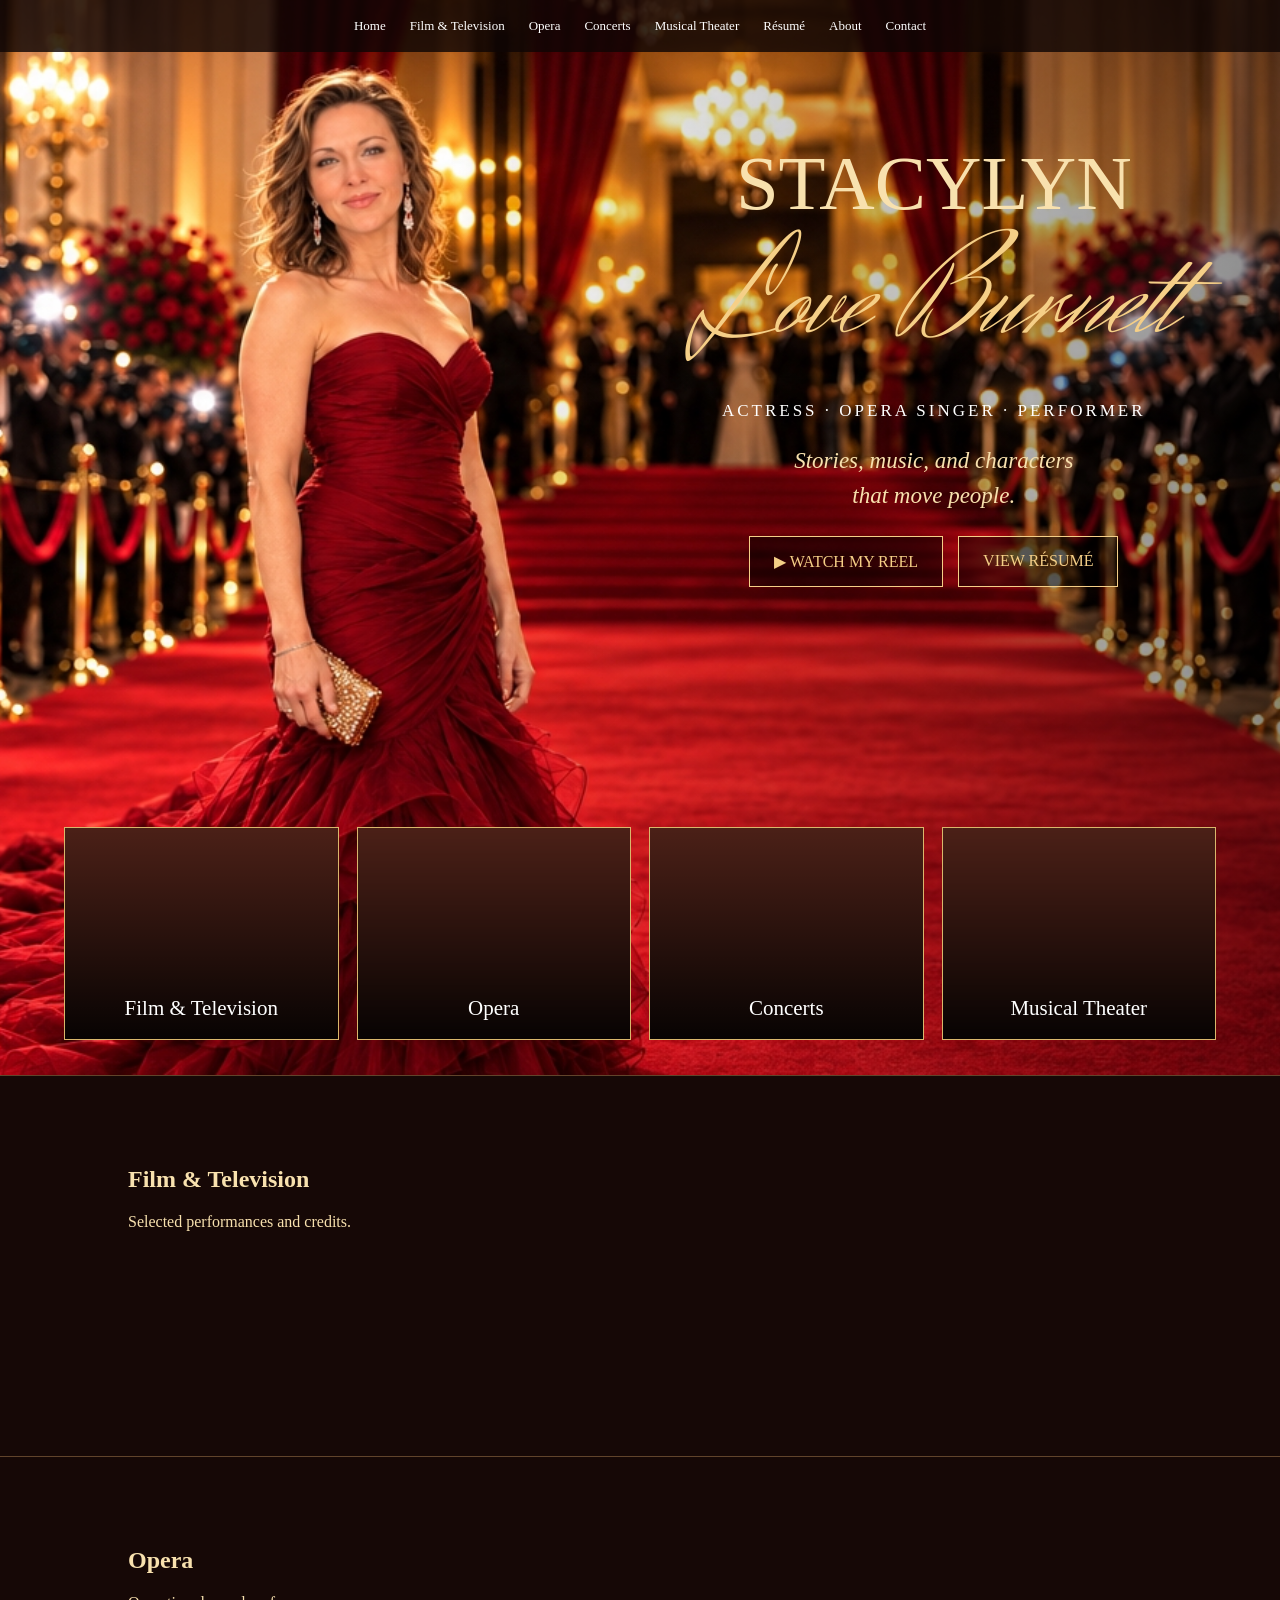
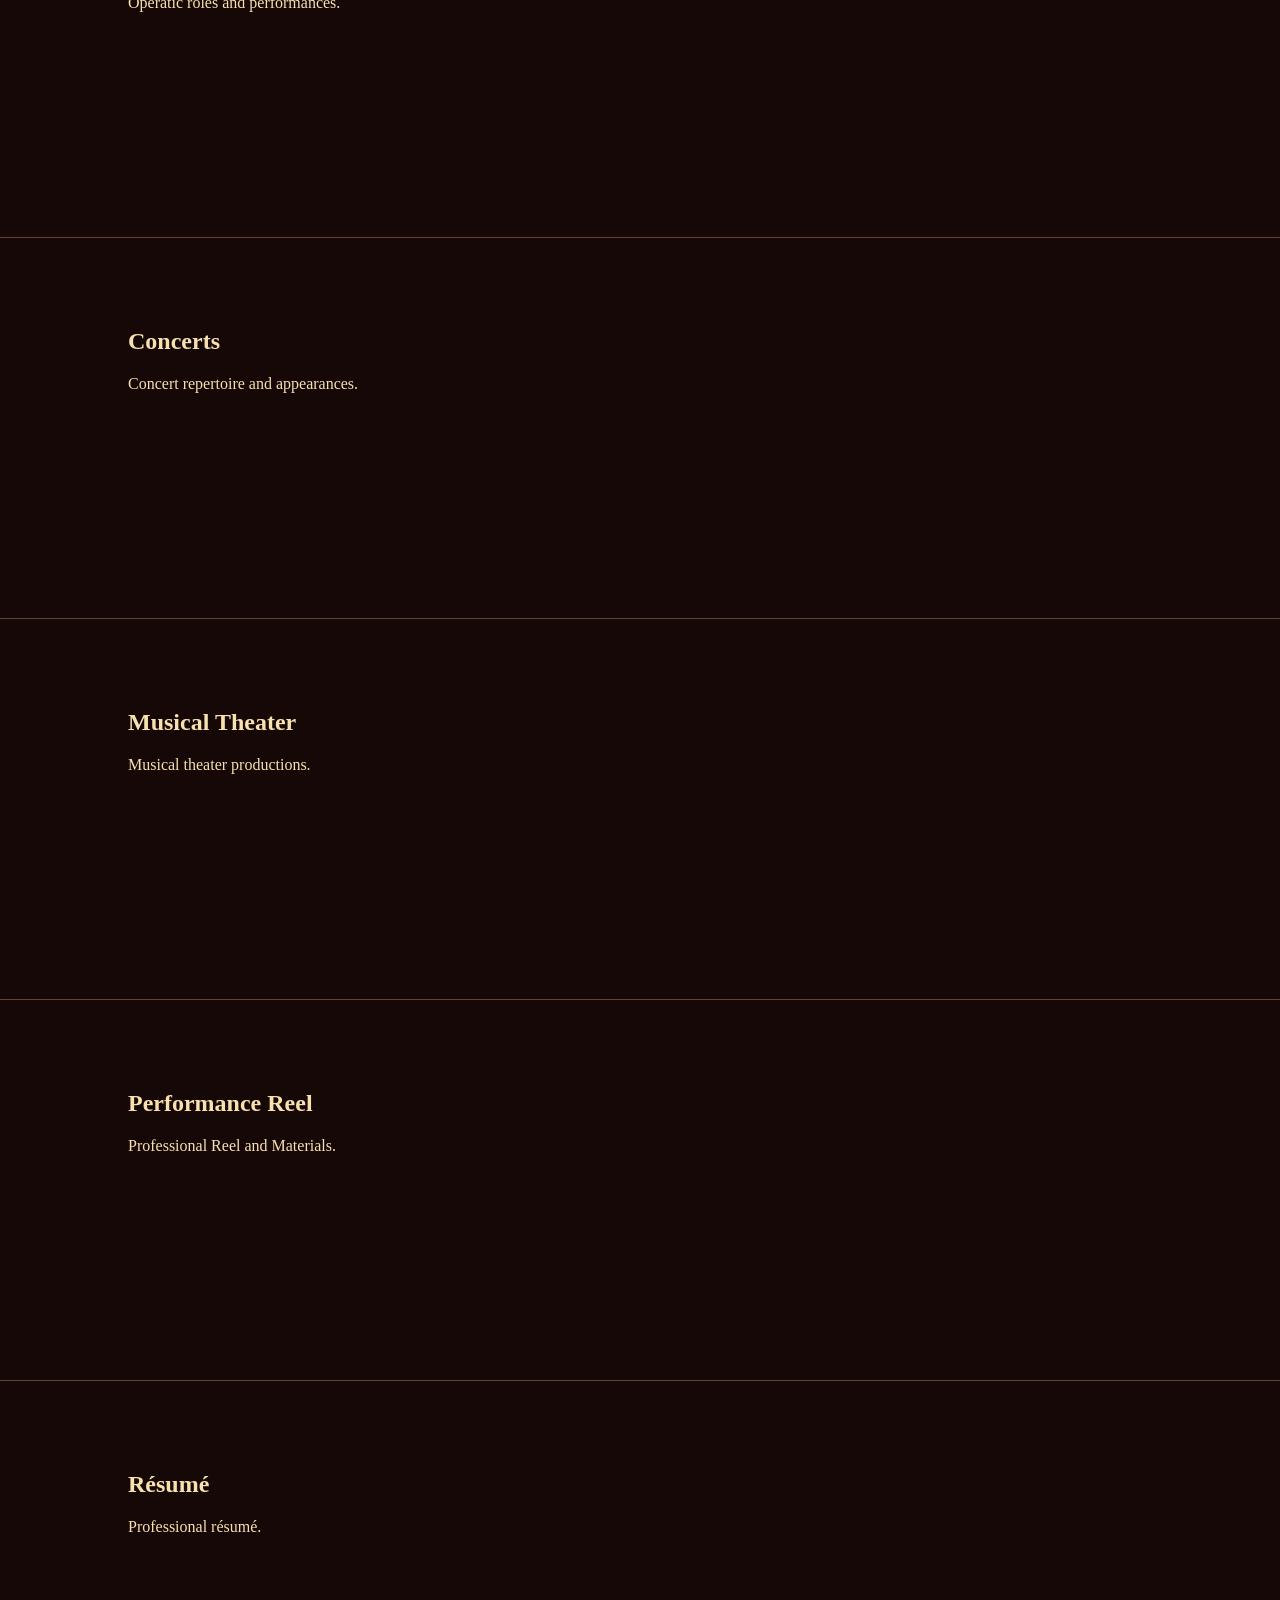
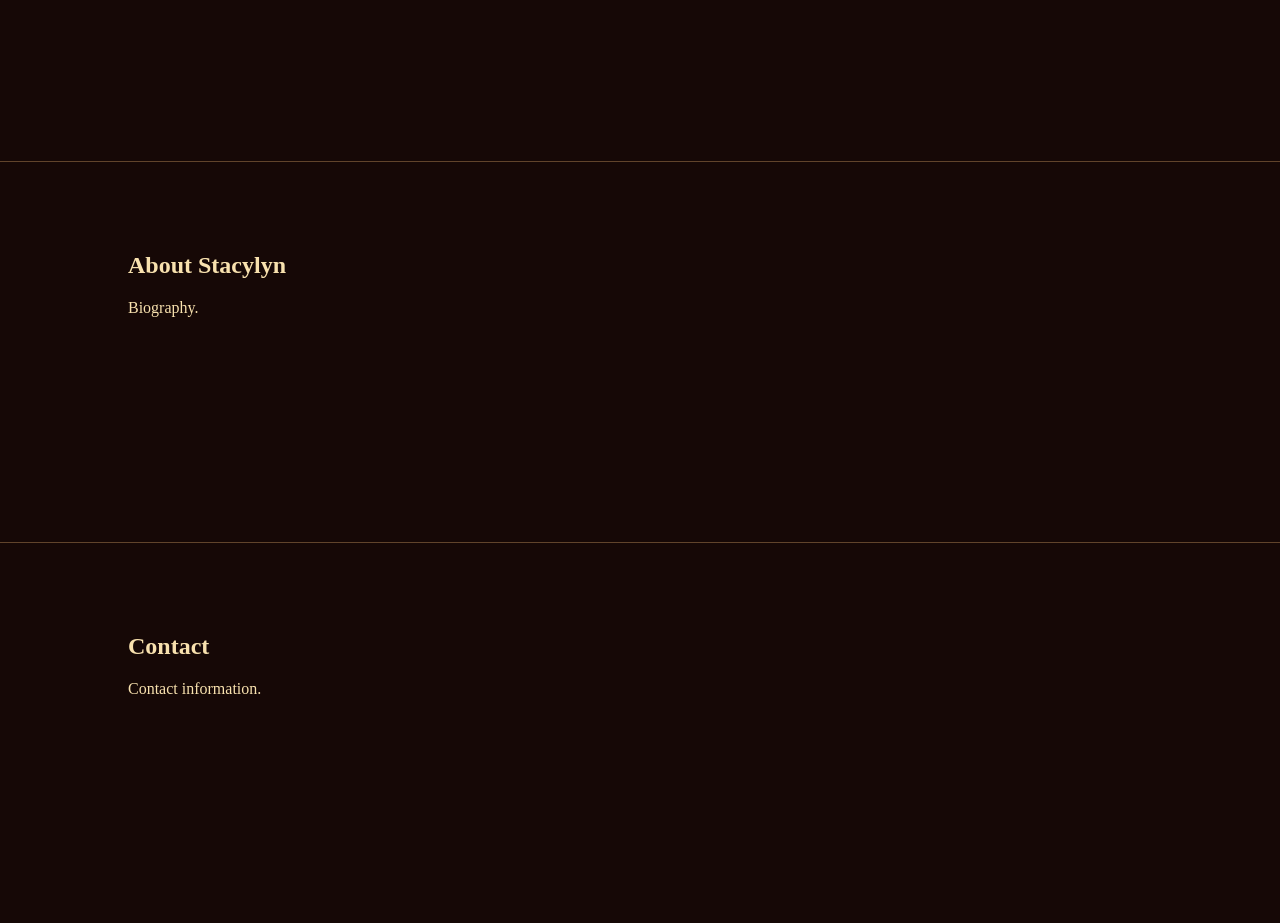
==== index.html @ 3b761e5f "1.  Initial upload Initial upload of unfinished website.  Tech Mom Class - October 31, 2026" ====
<!DOCTYPE html>
<html lang="en">
    <head>
        <meta charset="UTF-8">
        <meta name="viewport" content="width=device-width, initial-scale=1.0">

            <link rel="preconnect" href="https://fonts.googleapis.com">
            <link rel="preconnect" href="https://fonts.gstatic.com" crossorigin>
            <link href="https://fonts.googleapis.com/css2?family=Herr+Von+Muellerhoff&display=swap" rel="stylesheet">

        <link rel="stylesheet" href="style.css">
        <script src="script.js" defer></script>

        <title> Stacylyn Love Burnett | Performer</title>
    </head>

    <body>

        <header>
            <nav>
                <a href="#home">Home</a>
                <a href="#film">Film & Television</a>
                <a href="#opera">Opera</a>
                <a href="#concerts">Concerts</a>
                <a href="#theater">Musical Theater</a>
                <a href="#resume">Résumé</a>
                <a href="#about">About</a>
                <a href="#contact">Contact</a>
            </nav>
        </header>

        <main>
            <section class="hero" id="home">
                <div class="hero-content">
                        <h1>STACYLYN</h1>     
                    <div class="signature">Love Burnett</div>
                        <h2>ACTRESS · OPERA SINGER · PERFORMER</h2>

                        <p>Stories, music, and characters<br>that move people.</p>

                    <div class="buttons">
                        <a href="#reel">▶ WATCH MY REEL</a>
                        <a href="#resume">VIEW RÉSUMÉ</a>
                    </div>
                </div>

                <div class="portfolio">
                        <a class="tile film" href="#film">Film & Television</a>
                        <a class="tile opera" href="#opera">Opera</a>
                        <a class="tile concerts" href="#concerts">Concerts</a>
                        <a class="tile theater" href="#theater">Musical Theater</a>
                </div>
            </section>

            <section class="details" id="film">
                <h2>Film & Television</h2>
                <p>Selected performances and credits.</p>
            </section>

            <section class="details" id="opera">
                <h2>Opera</h2>
                <p>Operatic roles and performances.</p>
            </section>

           <section class="details" id="concerts">
                <h2>Concerts</h2>
                <p>Concert repertoire and appearances.</p>
            </section>
            
            <section class="details" id="theater">
                <h2>Musical Theater</h2>
                <p>Musical theater productions.</p>
            </section>

           <section class="details" id="reel">
                <h2>Performance Reel</h2>
                <p>Professional Reel and Materials.</p>
            </section>
            
            <section class="details" id="resume">
                <h2>Résumé</h2>
                <p>Professional résumé.</p>
            </section>
            
           <section class="details" id="about">
                <h2>About Stacylyn</h2>
                <p>Biography.</p>
            </section>
            
           <section class="details" id="contact">
                <h2>Contact</h2>
                <p>Contact information.</p>
            </section>            

        </main>

    </body>
</html>
---- style.css ----
html {scroll-behavior: smooth;}

body {
    margin: 0;
    background: #160806;
    color: #f8e1ae;
    font-family: 'playfair Display', Georgia, serif;
}

header {
    position: absolute;
    top: 0;
    width: 100%;
    z-index: 10;
}
    
nav {
    display: flex;
    justify-content: center;
    flex-wrap: wrap;
    gap: 24px;
    padding: 18px;
    background: rgba(15, 6, 4, 0.82);
}

nav a {
    color: white;
    text-decoration: none;
    font-size: 13px;
}

nav a:hover {
    color: #f5cf87;
}

.hero {
    min-height: 100vh;
    background-image:
        linear-gradient(
            90deg,
            transparent 35%,
            rgba(0,0,0,.45) 100%
            ),
            url("red-carpet.jpg");
        background-size: cover;
        background-position: center;
        background-repeat: no-repeat;
        position: relative;
        display: flex;
        flex-direction: column;
        justify-content: space-between;
        align-items: flex-end;
        padding: 140px 5% 35px;
}

.hero-content {
    width: 49%;
    text-align: center;
}

h1 {
    font-size: clamp(42px, 6vw, 90px);
    font-weight: normal;
    margin: 0;
}

.hero-content h2 {
    color: white;
    font-size: 17px;
    font-weight: normal;
    letter-spacing: 3px;
}

.hero-content p {
    font-size: 23px;
    font-style: italic;
    line-height: 1.5;
}

.signature {
    font-family: 'Herr Von Muellerhoff', cursive;
    font-size: clamp(100px, 12vw, 140px);
    font-weight: normal;
    color: #f5cf87;
    line-height: 1.2;
    margin-top: -10px;
    margin-bottom: 15px;
}

.buttons {
    display: flex;
    justify-content: center;
    flex-wrap: wrap;
    gap: 15px;
}

.buttons a {
    padding: 15px 24px;
    border: 1px solid #f5cf87;
    color: #f5cf87;
    background: rgba(0,0,0,.5);
    text-decoration: none;
}

.portfolio {
    display: grid;
    grid-template-columns: repeat(4, 1fr);
    gap: 18px;
    width: 100%;
    margin-top: 65px;
}

.tile {
    min-height: 175px;
    display: flex;
    align-items: flex-end;
    justify-content: center;
    padding: 18px 8px;
    border: 1px solid #d9b76c;
    color: white;
    font-size: 21px;
    text-decoration: none;
    text-align: center;
    background:
        linear-gradient(transparent, rgba(0,0,0,.9)), #4b2017;
}

.tile:hover {
    border-color: white;
    transform: translateY(-3px);
}

.details {
    padding: 70px 10%;
    min-height: 240px;
    border-top: 1px solid #61442b;
}

@media (max-width: 750px) {
    .hero {
        padding-top: 180px;
        background-position: 35% center;
    }

.hero-content {
    width: 100%;
    margin-top: 350px;
    background: rgba(0,0,0,.65);
    padding: 20px;
    }

.portfolio {
    grid-template-columns: repeat(2, 1fr);
    }
}
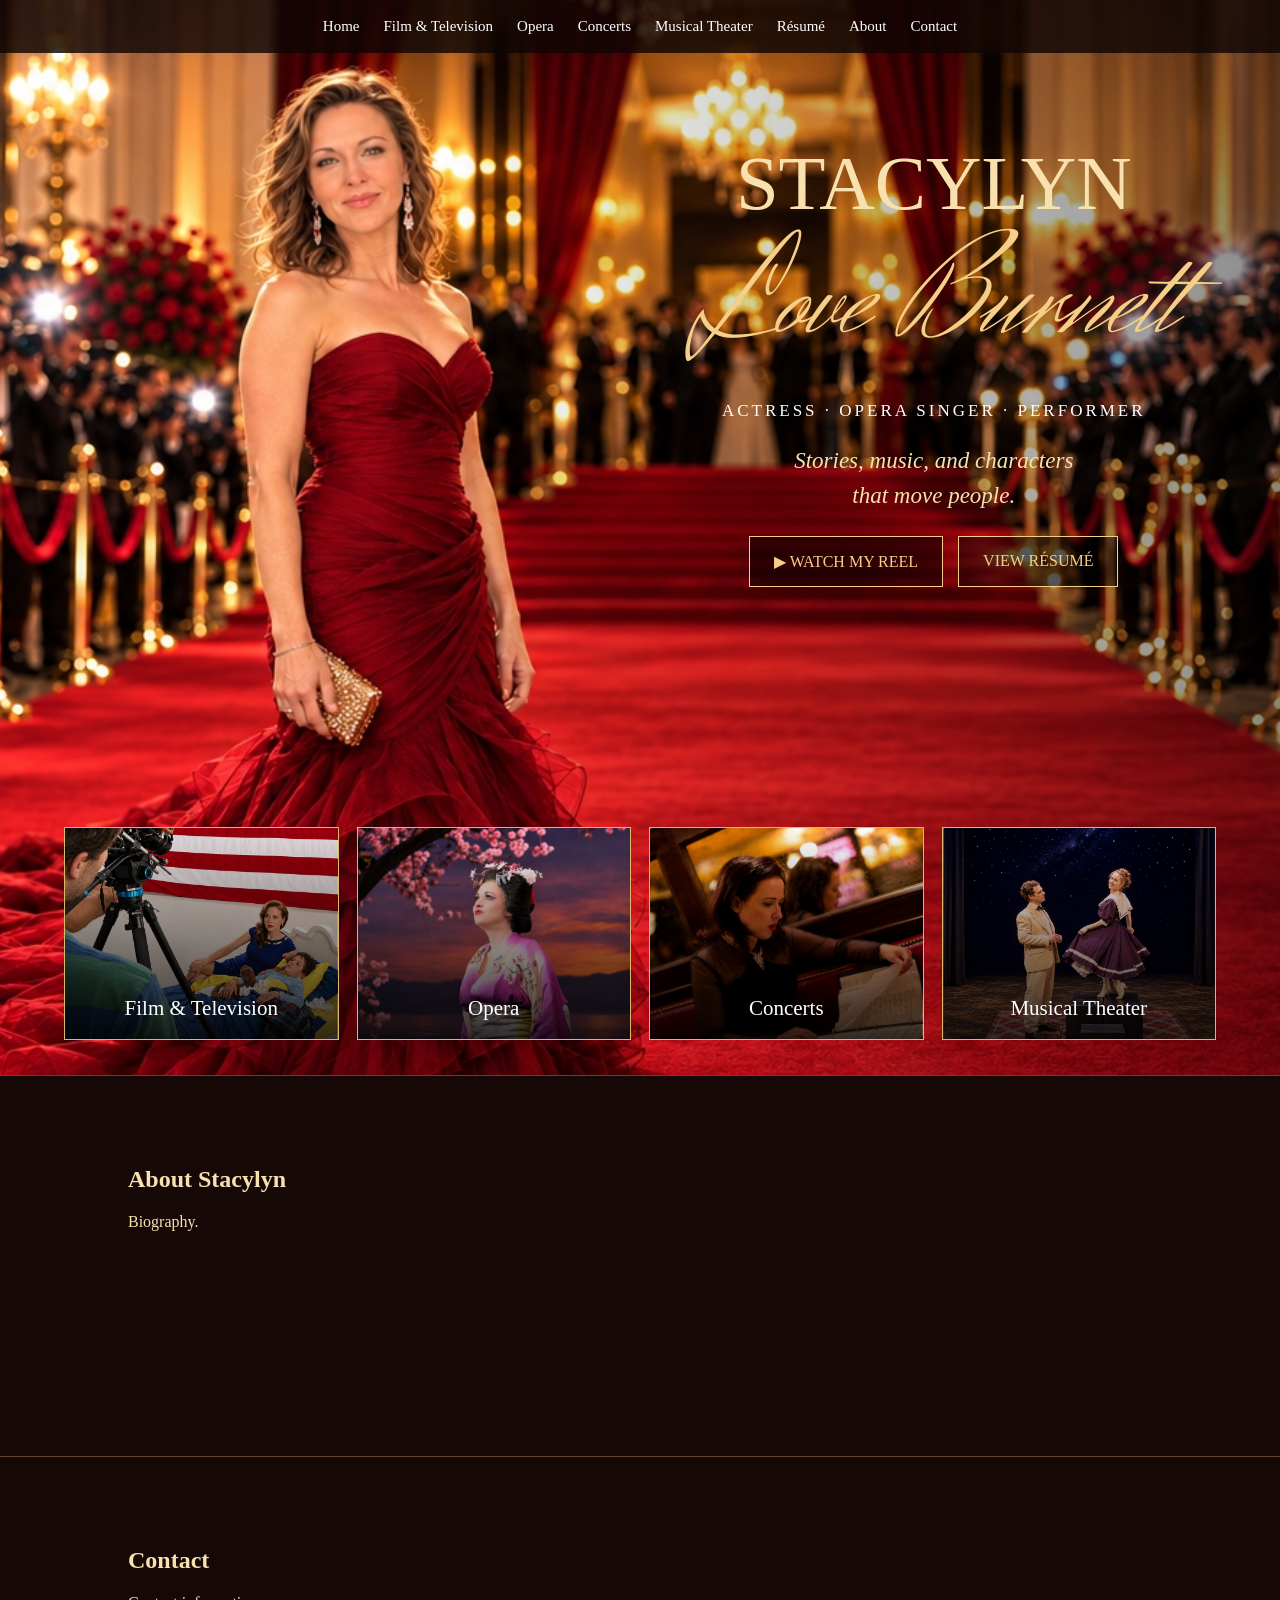
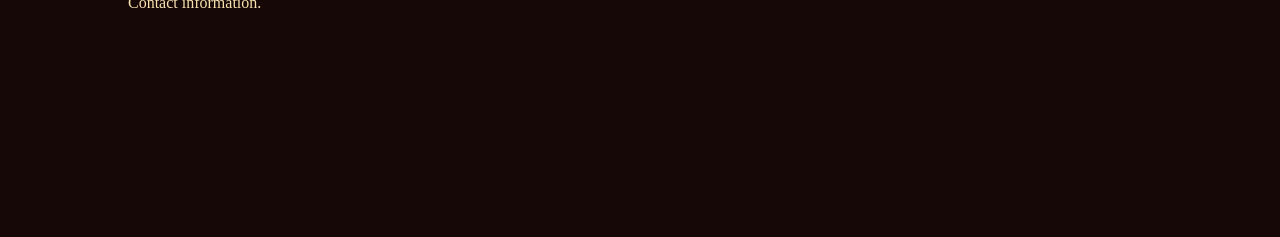
==== commit 243f5e90: "Website created as of Nov 14, 2026 First creation." ====
--- a/index.html
+++ b/index.html
@@ -16,19 +16,50 @@
 
     <body>
 
+        <!-- Hollywood Paparazzi Camera Flashes -->
+        <div class="paparazzi-flashes" aria-hidden="true">
+            <span class="camera-flash flash-1"></span>
+            <span class="camera-flash flash-2"></span>
+            <span class="camera-flash flash-3"></span>
+            <span class="camera-flash flash-4"></span>
+            <span class="camera-flash flash-5"></span>
+            <span class="camera-flash flash-6"></span>
+            <span class="camera-flash flash-7"></span>
+            <span class="camera-flash flash-8"></span>
+            <span class="camera-flash flash-9"></span>
+            <span class="camera-flash flash-10"></span>
+            <span class="camera-flash flash-11"></span>
+        <!-- Second paparazzi sequence -->
+            <span class="camera-flash flash-1 repeat-flash"></span>
+            <span class="camera-flash flash-2 repeat-flash"></span>
+            <span class="camera-flash flash-3 repeat-flash"></span>
+            <span class="camera-flash flash-4 repeat-flash"></span>
+            <span class="camera-flash flash-5 repeat-flash"></span>
+            <span class="camera-flash flash-6 repeat-flash"></span>
+            <span class="camera-flash flash-7 repeat-flash"></span>
+            <span class="camera-flash flash-8 repeat-flash"></span>
+            <span class="camera-flash flash-9 repeat-flash"></span>
+            <span class="camera-flash flash-10 repeat-flash"></span>
+            <span class="camera-flash flash-11 repeat-flash"></span>
+        </div>
+
         <header>
             <nav>
-                <a href="#home">Home</a>
-                <a href="#film">Film & Television</a>
-                <a href="#opera">Opera</a>
-                <a href="#concerts">Concerts</a>
-                <a href="#theater">Musical Theater</a>
-                <a href="#resume">Résumé</a>
+                <a href="index.html">Home</a>
+                <a href="film.html">Film & Television</a>
+                <a href="opera.html">Opera</a>
+                <a href="concerts.html">Concerts</a>
+                <a href="theater.html">Musical Theater</a>
+                <a href="resume.html">Résumé</a>
                 <a href="#about">About</a>
                 <a href="#contact">Contact</a>
             </nav>
         </header>
 
+<!-- Javascript code TEMPORARY -->
+        <!-- <div id="greeting"></div> -->
+
+<!-- Back to Wedsite Mainpaige - STACYLYN LOVE BURNETT -->
         <main>
             <section class="hero" id="home">
                 <div class="hero-content">
@@ -39,47 +70,17 @@
                         <p>Stories, music, and characters<br>that move people.</p>
 
                     <div class="buttons">
-                        <a href="#reel">▶ WATCH MY REEL</a>
-                        <a href="#resume">VIEW RÉSUMÉ</a>
+                        <a href="film.html">▶ WATCH MY REEL</a>
+                        <a href="resume.html">VIEW RÉSUMÉ</a>
                     </div>
                 </div>
 
                 <div class="portfolio">
-                        <a class="tile film" href="#film">Film & Television</a>
-                        <a class="tile opera" href="#opera">Opera</a>
-                        <a class="tile concerts" href="#concerts">Concerts</a>
-                        <a class="tile theater" href="#theater">Musical Theater</a>
+                        <a class="tile film" href="film.html">Film & Television</a>
+                        <a class="tile opera" href="opera.html">Opera</a>
+                        <a class="tile concerts" href="concerts.html">Concerts</a>
+                        <a class="tile theater" href="theater.html">Musical Theater</a>
                 </div>
-            </section>
-
-            <section class="details" id="film">
-                <h2>Film & Television</h2>
-                <p>Selected performances and credits.</p>
-            </section>
-
-            <section class="details" id="opera">
-                <h2>Opera</h2>
-                <p>Operatic roles and performances.</p>
-            </section>
-
-           <section class="details" id="concerts">
-                <h2>Concerts</h2>
-                <p>Concert repertoire and appearances.</p>
-            </section>
-            
-            <section class="details" id="theater">
-                <h2>Musical Theater</h2>
-                <p>Musical theater productions.</p>
-            </section>
-
-           <section class="details" id="reel">
-                <h2>Performance Reel</h2>
-                <p>Professional Reel and Materials.</p>
-            </section>
-            
-            <section class="details" id="resume">
-                <h2>Résumé</h2>
-                <p>Professional résumé.</p>
             </section>
             
            <section class="details" id="about">
@@ -95,4 +96,8 @@
         </main>
 
     </body>
+
+    <!-- JS Script function-->
+    <!-- <script src="index.js"></script> -->
+
 </html>
--- a/style.css
+++ b/style.css
@@ -1,3 +1,8 @@
+/* ===========================================
+GENERAL WEBSITE STYLYING
+Used for all pages
+=============================================*/
+
 html {scroll-behavior: smooth;}
 
 body {
@@ -26,12 +31,18 @@
 nav a {
     color: white;
     text-decoration: none;
-    font-size: 13px;
+    font-size: 15px;
 }
 
 nav a:hover {
     color: #f5cf87;
 }
+
+
+/* ===========================================
+Primarily the MAIN PAGE - HOMEPAGE
+Red carpet, signature, buttons, photo tiles 
+=============================================*/
 
 .hero {
     min-height: 100vh;
@@ -152,4 +163,854 @@
 .portfolio {
     grid-template-columns: repeat(2, 1fr);
     }
-}+}
+
+.tile.film {
+    background-image: 
+        linear-gradient(
+                to top, 
+                rgba(0,0,0,0.8),
+                transparent),
+        url("Film.jpg");
+
+    background-size: cover;
+    background-position: center;
+    background-repeat: no-repeat;
+}
+
+.tile.opera {
+    background-image: 
+        linear-gradient(
+                to top, 
+                rgba(0,0,0,0.8),
+                transparent),
+        url("Opera.jpg");
+
+    background-size: cover;
+    background-position: center;
+    background-repeat: no-repeat;
+}
+
+.tile.concerts {
+    background-image: 
+        linear-gradient(
+                to top, 
+                rgba(0,0,0,0.8),
+                transparent),
+        url("Concerts.jpg");
+
+    background-size: cover;
+    background-position: center;
+    background-repeat: no-repeat;
+}
+
+
+.tile.theater {
+    background-image: 
+        linear-gradient(
+                to top, 
+                rgba(0,0,0,0.8),
+                transparent),
+        url("Stage.jpg");
+
+    background-size: cover;
+    background-position: center;
+    background-repeat: no-repeat;
+}
+
+/* Hollywood Paparazzi Camera Flashes */
+.paparazzi-flashes {
+    position: fixed;
+    inset: 0;
+    pointer-events: none;
+    z-index: 9999;
+    overflow: hidden;
+    animation: paparazzi-finish 0s 10s forwards;
+}
+
+/* Individual camera flashes */
+.camera-flash {
+    position: absolute;
+    width: 450px;
+    height: 450px;
+    border-radius: 50%;
+    opacity: 0;
+
+    background: radial-gradient(
+        circle,
+        rgba(255, 255, 255, 0.9) 0%,
+        rgba(255, 255, 255, 0.35) 20%,
+        rgba(255, 255, 255, 0) 70%
+    );
+
+    animation:  camera-pop 0.45s ease-out both;
+}
+
+/* Flash positions and timing */
+.flash-1 {
+    top: 15%;
+    right: 20%;
+    animation-delay: 0.3s;
+}
+.flash-2 {
+    bottom: 20%;
+    right: 10%;
+    animation-delay: 0.7s;
+}
+.flash-3 {
+    bottom: 40%;
+    right: -5%;
+    animation-delay: 0.8s;
+}
+.flash-4 {
+    top: 5%;
+    right: 50%;
+    animation-delay: 1s;
+}
+.flash-5 {
+    top: 15%;
+    left: -20%;
+    animation-delay: 1.3s;
+}
+.flash-6 {
+    top: 20%;
+    left: 10%;
+    animation-delay: 1.4s;
+}
+.flash-7 {
+    top: 60%;
+    right: 0%;
+    animation-delay: 1.7s;
+}
+.flash-8 {
+    bottom: 60%;
+    right: 50%;
+    animation-delay: 2.1s;
+}
+.flash-9 {
+    top: 10%;
+    left: 0%;
+    animation-delay: 2.3s;
+}
+.flash-10 {
+    bottom: 10%;
+    left: 0%;
+    animation-delay: 2.5s;
+}
+.flash-11 {
+    top: 0%;
+    left: -20%;
+    animation-delay: 2.6s;
+}
+
+/* Quick camera flash */
+@keyframes camera-pop {
+    0% {opacity: 0;
+        transform: scale(0.5);
+    }
+    10% {opacity: 1;
+        transform: scale(1);
+    }
+    30% {opacity: 0.7;
+    }
+    100% {opacity: 0;
+        transform: scale(1.4);
+    }
+}
+
+/* Hide the flash overlay after the animation */
+@keyframes paparazzi-finish {
+    to {
+        visibility: hidden;
+    }
+}
+
+/* Respect reduced-motion preferences */
+@media (prefers-reduced-motion: reduce) {
+    .paparazzi-flashes {
+        display: none;
+    }
+}
+
+/* Repeat the same flashes 6 seconds later */
+.repeat-flash.flash-1 { animation-delay: 6.3s; }
+.repeat-flash.flash-2 { animation-delay: 6.7s; }
+.repeat-flash.flash-3 { animation-delay: 6.8s; }
+.repeat-flash.flash-4 { animation-delay: 7s; }
+.repeat-flash.flash-5 { animation-delay: 7.3s; }
+.repeat-flash.flash-6 { animation-delay: 7.4s; }
+.repeat-flash.flash-7 { animation-delay: 7.7s; }
+.repeat-flash.flash-8 { animation-delay: 8.1s; }
+.repeat-flash.flash-9 { animation-delay: 8.3s; }
+.repeat-flash.flash-10 { animation-delay: 8.5s; }
+.repeat-flash.flash-11 { animation-delay: 8.6s; }
+
+
+/* ===========================================
+This is for the FILM & TELEVISION page
+Movie posters, Photos, Descriptions, and links
+=============================================*/
+
+.film-page {
+    background: #1a0909;
+    background-image: url(Photo/mp_film-theater-background.png);
+    background-position: center top;
+    background-size: 100% auto;
+    background-repeat: no-repeat;
+    color: #f5d9a0;
+}
+
+.film-main {
+    padding: 70px 7% 70px;
+}
+
+.film-intro {
+    text-align: center;
+    padding: 40px 10px;
+    border-bottom: 1px solid #b99355;
+}
+
+/* Styling only the main Film heading */
+.film-intro h1 {
+    font-size: clamp(36px, 5vw, 72px);
+    font-weight: 570;
+    letter-spacing: 4px;
+}
+
+/* Styling my name */
+.film-intro h2 {
+    font-size: 50px;
+    font-weight: 700;
+    color: white;
+}
+
+/* Styling my introductory sentence */
+.film-intro p {
+    font-size: 19px;
+    font-style: italic;
+}
+
+/* Styling my featured productions area */
+.film-projects {
+    padding: 50px 0;
+    text-align: center;
+}
+
+
+/* -------------------------------------
+POSTER GALLERIES (Film & Television) 
+---------------------------------------*/
+
+/* Style the Film and TV section headings */
+.film-projects h2,
+.tv-projects h2 {
+    font-size: 40px;
+    font-weight: normal;
+    color: #f5d9a0;
+    text-align: center;
+}
+
+/* Add spacing between sections / Styling the TV Production section */
+.tv-projects {
+    padding: 100px 0 50px;
+}
+
+/* Arrange posters into responsive columns */
+.film-gallery {
+    display: grid;
+    grid-template-columns: repeat(auto-fit, minmax(180px, 1fr));
+    gap: 30px;
+    margin-top: 40px;
+}
+
+/* Control the size and proportions of each poster */
+.film-card img {
+    width: 100%;
+    height: 300px;
+    object-fit: contain;
+}
+
+/* Style the titles beneath each poster */
+.film-card h3 {
+    font-size: 18px;
+    font-weight: normal;
+    color: #f5d9a0;
+    text-align: center;
+}
+
+/* Makes style clickable without the underline */
+.film-card a {
+    color: inherit;
+    text-decoration: none;
+}
+
+/* ===========================================
+   Each Individual FILM PRODUCTION Pages
+   Photos, Behind the Scenes, and Film Links
+=========================================== */
+
+/* Background and Text COLORS */
+.production-page {
+    background-color: #1a0909;
+    background-image: url(Photo/mp_film-theater-background.png);
+    background-position: center top;
+    background-size: 100% auto;
+    background-repeat: no-repeat;
+    color:#f5d9a0;
+}
+
+/* Individual "Film Mainpage" SPACING */
+.production-main {
+    padding: 70px 7%;
+}
+
+/* Film title and year */
+.production-intro {
+    text-align: center;
+    padding: 40px 10px;
+    border-bottom: 1px solid #b99355;
+}
+
+.production-intro h1 {
+    font-size: clamp(36px, 5vw, 72px);
+    font-weight: 570;
+    letter-spacing: 4px;
+}
+
+.production-intro p {
+    font-size: 19px;
+    font-style: italic;
+}
+
+/* Arrange photos & blog into two columns */
+.production-content {
+    display: grid;
+    grid-template-columns: 1fr 1fr;
+    gap: 50px;
+    margin-top: 60px;
+}
+
+/* Style the column headings */
+.production-photos h2,
+.production-blog h2 {
+    font-size: 30px;
+    font-weight: normal;
+    text-align: center;
+    margin-bottom: 30px;
+}
+
+.production-blog h3 {
+    font-size: 30px;
+    font-weight: 570;
+    text-align: center;
+    margin-bottom: 30px;
+}
+
+.production-blog h4 {
+    font-size: 23px;
+    font-weight: bold;
+    color: white;
+    margin-top: 30px;
+    margin-bottom: 15px;
+}
+.production-blog h5 {
+    font-size: 18px;
+    font-weight: normal;
+    color: rgb(238, 228, 213);
+    text-align: center;
+    margin-top: 10px;
+    margin-bottom: 25px;
+}
+
+/* Arrange photographs into a grid */
+.photo-gallery {
+    display: grid;
+    grid-template-columns: repeat(2, minmax(0, 1fr));
+    gap: 15px;
+}
+
+/* Style each photograph */
+.photo-gallery img {
+    display: block;
+    width: 100%;
+    height: 300px;
+    object-fit: cover;
+    object-position: center top;
+    border: 1px solid #b99355;
+    border-radius: 5px;
+    cursor: pointer;
+    box-sizing: border-box;
+}
+
+/* Behind the Scenes blog title style */
+.production-blog h3 {
+    font-size: 23px;
+    color: white;
+    margin-bottom: 20px;
+}
+
+/* Blog paragraph style */
+.production-blog p {
+    font-size: 18px;
+    line-height: 1.8;
+    margin-bottom: 20px;
+}
+
+/* Watch Film section */
+.production-video {
+    text-align: center;
+    margin-top: 90px;
+    padding-top: 40px;
+    border-top: 1px solid #b99355;
+}
+
+.production-video h2 {
+    font-size: 32px;
+    margin-bottom: 25px;
+}
+
+/* Watch Clip Film Button  */
+.watch-button {
+    display: inline-block;
+    padding: 15px 30px;
+    margin-top: 15px;
+    border: 1px solid #b99355;
+    color: #f5d9a0;
+    background-color: #301515;
+    text-decoration: none;
+    font-size: 20px;
+    border-radius: 5px;
+}
+
+/* Button changes when hovered over */
+.watch-button:hover {
+    background-color: #b99355;
+    color: #1a0909;
+}
+
+/* Back to Film & Television link */
+.production-back {
+    text-align: center;
+    margin-top: 60px;
+}
+
+.production-back a {
+    color: #f5d9a0;
+    text-decoration: none;
+}
+
+/* Stack the columns on smaller screens */
+@media (max-width: 768px) {
+    .production-content {
+        grid-template-columns: 1fr;
+        gap: 40px;
+    }
+}
+
+
+/* ===========================================
+This is for the OPERA page
+Opera posters, Photos, Descriptions, 
+Opera mp4 video links and Music mp3 uploads
+=============================================*/
+
+/* OPERA PAGE - Colors & Default Font */
+.opera-page {
+    background-color: #F3D9A5;
+    color: #571B16;
+    font-family: 'Libre Caslon Text', serif;
+}
+
+/* OPERA PAGE - Background Image */
+.opera-intro {
+    background-image:
+        radial-gradient(
+            circle 300px at 48% 20%,
+            rgba(246, 245, 232, 0.95) 40%,
+            rgba(250, 246, 223, 0.55) 70%,
+            rgba(255, 240, 190, 0) 100%
+        ),
+        radial-gradient(
+            circle 400px at 60% 40%,
+            rgba(246, 245, 232, 0.95) 40%,
+            rgba(250, 246, 223, 0.55) 70%,
+            rgba(255, 240, 190, 0) 100%
+        ),
+        radial-gradient(
+            circle 300px at 35% 40%,
+            rgba(246, 245, 232, 0.95) 40%,
+            rgba(250, 246, 223, 0.55) 70%,
+            rgba(255, 240, 190, 0) 100%
+        ),
+        /* Champagne fade toward the bottom */
+        linear-gradient(
+            to bottom,
+            rgba(243, 217, 165, 0.10) 0%,
+            rgba(243, 217, 165, 0.35) 40%,
+            rgba(243, 217, 165, 0.75) 75%,
+            rgba(243, 217, 165, 1) 100%
+        ),
+        url("Photo/op_Golden_Opera_House.png");
+
+    background-size: cover;
+    background-position: center top;
+    background-repeat: no-repeat;
+    min-height: 900px;
+    padding: 100px 5% 50px;
+    box-sizing: border-box;
+    text-align: center;
+}
+
+/* OPERA TITLE */
+.opera-intro h1 {
+    color: #380d09;
+    font-family: 'Cinzel', serif;
+    font-size: clamp(85px, 11vw, 120px);
+    font-weight: 600;
+    letter-spacing: 6px;
+    margin-bottom: 0;
+}
+
+/* Gold Ornamental Divider image */
+.opera-ornament {
+    display: block;
+    width: 350px;
+    max-width: 80%;
+    height: auto;
+    margin: -45px auto -30px;
+}
+
+/* STACYLYN BENNETT - Name Title */
+.opera-intro h2 {
+    color: #070202;
+    font-family: 'Libre Caslon Text', serif;
+    font-size: 55px;
+    font-weight: 500;
+    margin-top: 0px;
+    margin-bottom: 15px;
+}
+
+/* Introductory Sentence */
+.opera-intro p {
+    color: #380d09;
+    font-family: 'Libre Caslon Text', serif;
+    font-size: 28px;
+    font-style: italic;
+    margin-top: 0px;
+}
+
+/* Gold LINE Divider image */
+.opera-border {
+    display: block;
+    width: 105%;
+    height: 150px;
+    object-fit: fill;
+    margin: -50px 0 0 -2.5%;
+}
+
+/* FEATURED OPERA PRODUCTIONS - Heading and Lines */
+.opera-featured-heading {
+    display: grid;
+    grid-template-columns: 1fr auto 1fr;
+    align-items: center;
+    gap: 25px;
+    width: 100%;
+    margin-top: 0px;
+}
+
+/* Gold Half-Lines */
+.opera-half-line {
+    display: block;
+    width: 70%;
+    height: 35px;
+    object-fit: fill;
+    justify-self: center;
+}
+
+/* Featured Opera Productions Title */
+.opera-featured-heading h2 {
+    color: #571B16;
+    font-family: 'Libre Caslon Text', serif;
+    font-size: clamp(28px, 4vw, 55px);
+    margin: 0;
+    white-space: nowrap;
+}
+
+/* ----------------------------------------
+OPERA PRODUCTION PHOTO GALLERY
+------------------------------------------- */
+
+/* Gallery - 5 buttons per row */
+.opera-gallery {
+    display: grid;
+    grid-template-columns: repeat(5, minmax(0, 1fr));
+    gap: 30px 20px;
+    width: 100%;
+    max-width: 1400px;
+    margin: 35px auto 80px;
+}
+
+/* Individual Opera Buttons - Gold Frame */
+.opera-tile {
+    display: block;
+    min-width: 0;
+    background-color: #E8CE95;
+    border: 3px solid #C8A45B;
+    border-radius: 5px;
+    padding: 6px;
+    text-align: center;
+    text-decoration: none;
+    box-sizing: border-box;
+    transition: transform 0.3s ease;
+}
+
+/* Opera Photograph */
+.opera-tile img {
+    display: block;
+    width: 100%;
+    height: auto;
+    aspect-ratio: 3 / 4;
+    object-fit: cover;
+    background-color: #D9C49B;
+    border-radius: 2px;
+}
+
+/* Opera Name Banner */
+.opera-tile h3 {
+    display: flex;
+    align-items: center;
+    justify-content: center;
+    min-height: 65px;
+    margin: 0;
+    padding: 12px 5px;
+    background-color: #E8CE95;
+    color: #571B16;
+    font-family: 'Libre Caslon Text', serif;
+    font-size: 20px;
+    font-weight: 400;
+    line-height: 1.3;
+    box-sizing: border-box;
+}
+
+/* Hover Effect - Entire Framed Button */
+.opera-tile:hover {
+    transform: scale(1.04);
+    border-color: #D9B76C;
+}
+
+/* Tablet - 3 Buttons per Row */
+@media (max-width: 900px) {
+    .opera-gallery {
+        grid-template-columns: repeat(3, minmax(0, 1fr));
+    }
+}
+
+/* Phone - 2 Buttons per Row */
+@media (max-width: 600px) {
+    .opera-gallery {
+        grid-template-columns: repeat(2, minmax(0, 1fr));
+        gap: 20px 12px;
+    }
+
+    .opera-tile h3 {
+        font-size: 16px;
+    }
+}
+
+/* TEMPORARY - Photo placeholders */
+.opera-tile img {
+    min-height: 180px;
+}
+
+/* ----------------------------------------
+LA BOHEME Page
+------------------------------------------- */
+.opera-production-page {
+    background-image: url("Photo/op_Golden_Opera_House.png");
+    background-size: cover;
+    background-position: center top;
+    background-repeat: no-repeat;
+    background-attachment: scroll;
+}
+.opera-production-page header {
+    position: relative;
+}
+/* La Boheme Intro Title */
+.boheme-intro {
+    text-align: center;
+    padding: 50px 20px 40px;
+}
+/* Main Title */
+.boheme-intro h1 {
+    font-family: 'Cinzel', serif;
+    font-size: clamp(36px, 7vw, 76px);
+    color: #542018;
+    margin-bottom: 10px;
+}
+/* Composer */
+.boheme-intro h2 {
+    font-family: 'Libre Caslon Text', serif;
+    font-size: 26px;
+    margin-bottom: 1px;
+}
+/* Performer & Role */
+.boheme-intro h3 {
+    font-family: 'Libre Caslon Text', serif;
+    font-size: 25px;
+    margin-bottom: 30px;
+}
+/* Tagline */
+ .boheme-tagline {
+    font-family: 'Libre Caslon Text', serif;
+        font-style: italic;
+    font-size: 18px;
+    line-height: 1.7;
+    margin-bottom: 30px;
+ }
+ /* Opera Synopsis */
+.boheme-synopsis {
+    max-width: 950px;
+    margin: 0 auto;
+    line-height: 1.7;
+    padding: 15px 50px 40px;
+    background-color: rgba(255, 248, 230, 0.88);
+    color: #542018;
+}
+.boheme-synopsis h2 {
+    font-family: 'Cinzel', serif;
+    font-size: clamp(25px, 4vw, 40px);
+    color: #542018;
+    text-align: center;
+    margin-bottom: 30px;
+}
+.boheme-synopsis p {
+    font-family: 'Libre Caslon Text', serif;
+    font-size: 15px;
+    line-height: 1.8;
+    margin-bottom: 24px;
+}
+/* La Boheme Mobile Adjustments */
+@media (max-width: 600px) {
+    .boheme-synopsis {
+        padding: 30px 20px;
+    }
+    .boheme-synopsis p {
+        font-size: 16px;
+    }
+}
+
+
+
+
+
+
+
+
+
+
+
+
+
+
+/* ===========================================
+This is for the CONCERTS page
+Concert posters, Photos, Descriptions, 
+Concert mp4 video links and Music mp3 uploads
+=============================================*/
+
+
+
+
+
+
+
+
+
+
+
+
+
+
+
+
+
+/* ===========================================
+This is for the THEATER page
+Theater posters, Photos, Descriptions, 
+Musical mp4 video links and Music mp3 uploads
+=============================================*/
+
+
+
+
+
+
+
+
+
+
+
+
+
+
+
+
+
+
+
+/* ===========================================
+This is for the RESUME page
+with link to MY REEL mp4
+=============================================*/
+
+
+
+
+
+
+
+
+
+
+
+
+
+
+
+
+
+
+
+/* ===========================================
+BIOGRAPHY Mainpage hosted scrolled page
+
+=============================================*/
+
+
+
+
+
+
+
+
+
+
+
+
+
+/* ===========================================
+CONTACT Mainpage hosted scrolled page
+
+=============================================*/
+
+
+
+
+
+
+
+
+
+
+
+
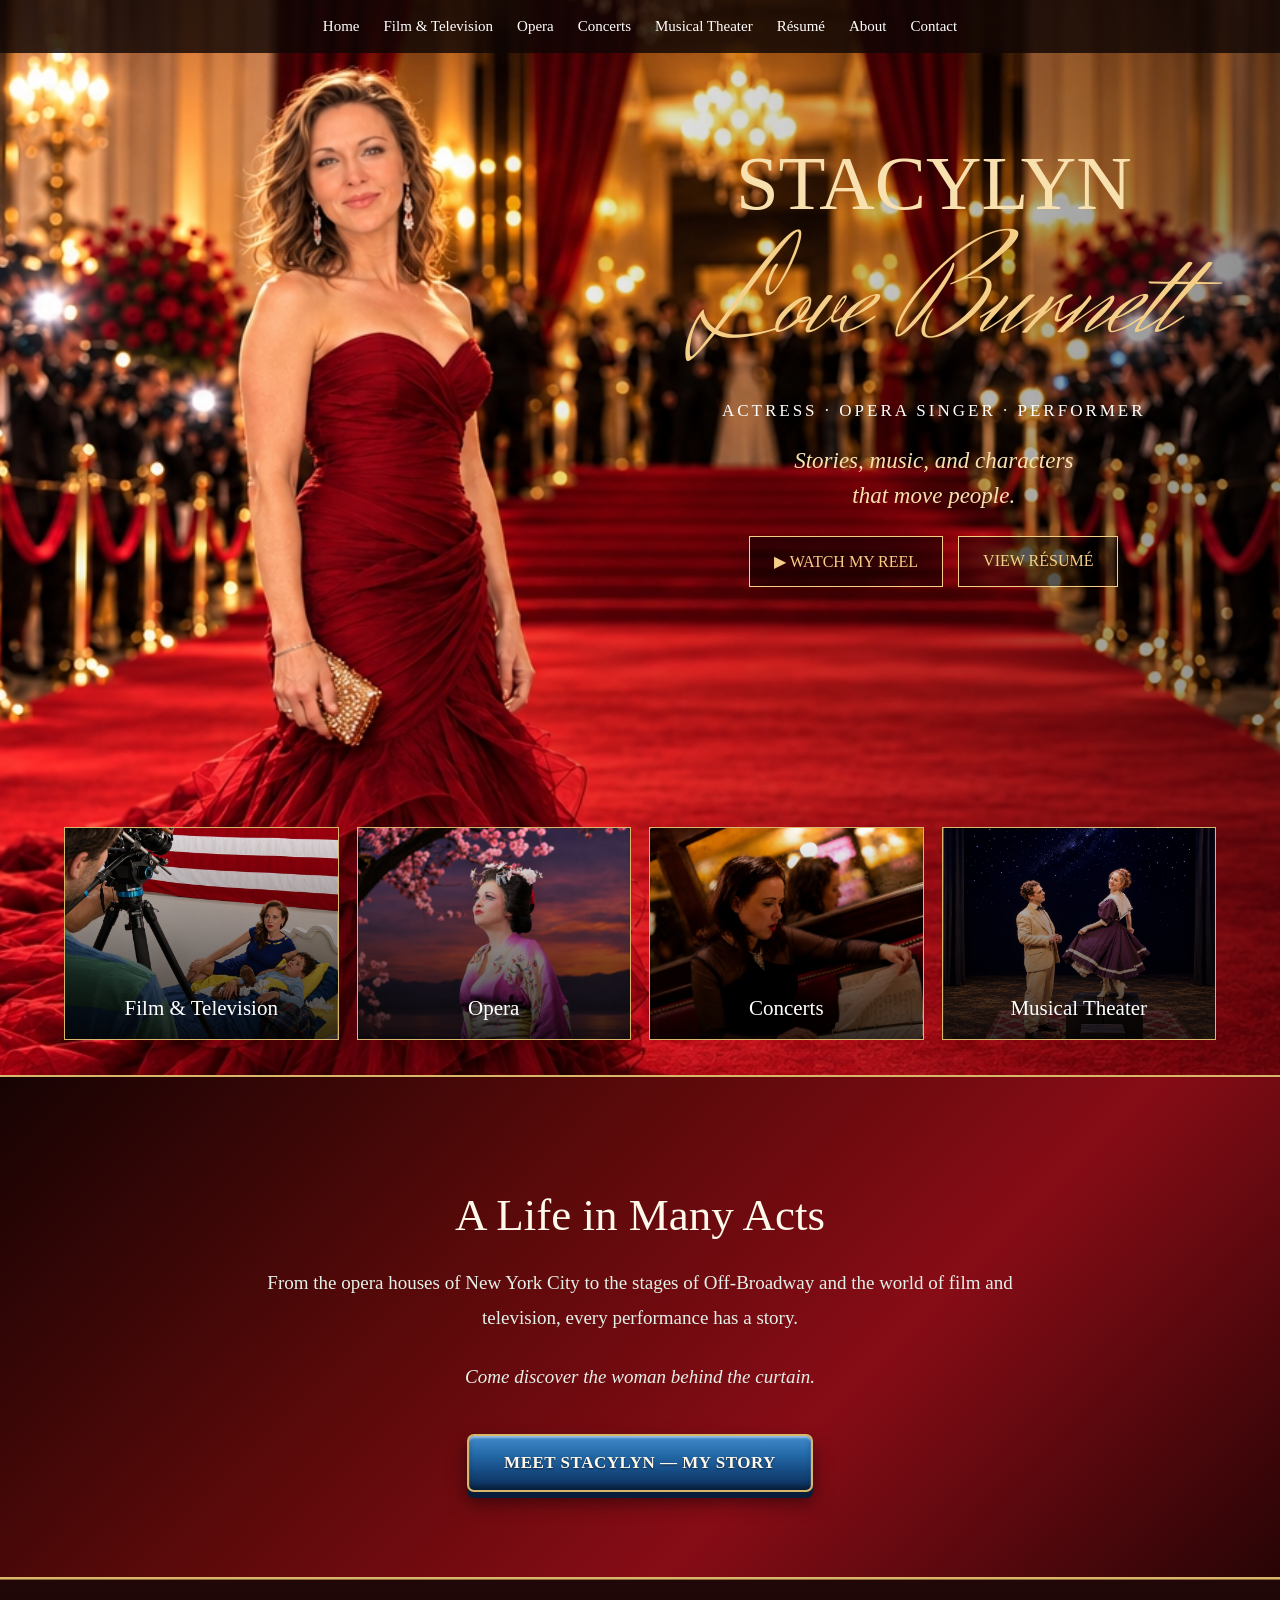
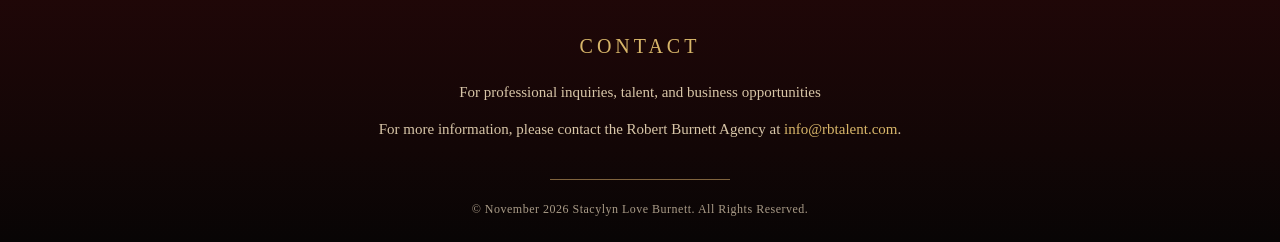
==== commit 9f118ae7: "Pages UPDATES Nov 20, 2026 Updated my website for graduation tomorrow." ====
--- a/index.html
+++ b/index.html
@@ -56,9 +56,6 @@
             </nav>
         </header>
 
-<!-- Javascript code TEMPORARY -->
-        <!-- <div id="greeting"></div> -->
-
 <!-- Back to Wedsite Mainpaige - STACYLYN LOVE BURNETT -->
         <main>
             <section class="hero" id="home">
@@ -70,7 +67,7 @@
                         <p>Stories, music, and characters<br>that move people.</p>
 
                     <div class="buttons">
-                        <a href="film.html">▶ WATCH MY REEL</a>
+                        <a href="film.html#acting-reel">▶ WATCH MY REEL</a>
                         <a href="resume.html">VIEW RÉSUMÉ</a>
                     </div>
                 </div>
@@ -83,21 +80,45 @@
                 </div>
             </section>
             
-           <section class="details" id="about">
-                <h2>About Stacylyn</h2>
-                <p>Biography.</p>
-            </section>
-            
-           <section class="details" id="contact">
-                <h2>Contact</h2>
-                <p>Contact information.</p>
-            </section>            
+           
+<!-- ABOUT STACYLYN - HOMEPAGE INTRODUCTION -->
+            <section class="home-about" id="about">
 
+                <h2>A Life in Many Acts</h2>
+
+                    <p>From the opera houses of New York City to the stages of Off-Broadway and the world of film and television, every performance has a story.</p>
+
+                    <p class="home-about-tagline">
+                    Come discover the woman behind the curtain.
+                    </p>
+
+                    <a href="about.html" class="home-about-button">
+                    MEET STACYLYN — MY STORY
+                    </a>
+            </section>  
         </main>
 
-    </body>
+    <!-- CONTACT - PROFESSIONAL INQUIRIES -->
+    <footer class="home-contact" id="contact">
 
-    <!-- JS Script function-->
-    <!-- <script src="index.js"></script> -->
+        <h2>CONTACT</h2>
 
+            <p class="contact-description">
+                For professional inquiries, talent, and business opportunities
+            </p>
+
+            <p class="contact-agency">
+                For more information, please contact the Robert Burnett Agency at
+                <a href="mailto:info@rbtalent.com">info@rbtalent.com</a>.
+            </p>
+
+            <div class="contact-divider"></div>
+
+            <p class="site-copyright">
+                &copy; November 2026 Stacylyn Love Burnett.
+               All Rights Reserved.
+            </p>
+    </footer>
+
+</body>
 </html>
--- a/style.css
+++ b/style.css
@@ -31,11 +31,46 @@
 nav a {
     color: white;
     text-decoration: none;
+    font-family: 'Libre Caslon Text', Georgia, serif;
     font-size: 15px;
-}
-
-nav a:hover {
-    color: #f5cf87;
+    text-decoration: none;
+    transition: color 0.3s ease,
+                text-shadow 0.3s ease;
+}
+
+nav a:hover,
+nav a:focus-visible {
+    color: #F5D58A;
+    text-shadow:
+        0 5px 5px rgba(255, 190, 65, 0.45),
+        0 9px 12px rgba(255, 175, 40, 0.25);
+}
+
+/* ===========================================
+   SHARED - BACK TO MAIN PAGE BUTTON
+   Used on all website pages
+   =========================================== */
+
+.back-home {
+    display: block;
+    width: fit-content;
+    margin: 70px auto 40px;
+    padding: 15px 30px;
+    background-color: #301515;
+    border: 2px solid #b99355;
+    border-radius: 5px;
+    color: #f5d9a0;
+    font-family: 'Playfair Display', Georgia, serif;
+    font-size: 18px;
+    text-align: center;
+    text-decoration: none;
+    transition: background-color 0.3s ease;
+}
+
+.back-home:hover {
+    background-color: #b99355;
+    color: #1a0909;
+    text-decoration: none;
 }
 
 
@@ -347,6 +382,138 @@
 
 
 /* ===========================================
+PHOTO GALLERIES - SHARED LIGHTBOX
+Used by ALL production photo galleries in pages
+==============================================*/
+
+/* Dark overlay covering the entire screen */
+.photo-lightbox {
+    display: none;
+    position: fixed;
+    inset: 0;
+    z-index: 10000;
+    background-color: rgba(0,0,0,.94);
+    align-items: center;
+    justify-content: center;
+    flex-direction: column;
+    padding: 55px 70px;
+    box-sizing: border-box;
+}
+
+/* Show the Lightbox when opened */
+.photo-lightbox.is-open {
+    display: flex;
+}
+
+/* Full-size photograph */
+.photo-lightbox-image {
+    display: block;
+    max-width: 100%;
+    max-height: 75vh;
+    width: auto;
+    height: auto;
+    object-fit: contain;
+    border: 3px solid #C8A45B;
+    border-radius: 4px;
+}
+
+/* Photograph caption */
+.photo-lightbox-caption {
+    margin-top: 18px;
+    color: #F3D9A5;
+    font-family: 'Libre Caslon Text', Georgia, serif;
+    font-size: 17px;
+    text-align: center;
+    line-height: 1.5;
+}
+
+/* Photograph counter */
+.photo-lightbox-counter {
+    margin-top: 10px;
+    color: #D9B76C;
+    font-family: Georgia, serif;
+    font-size: 14px;
+    letter-spacing: 1px;
+}
+
+/* Close button */
+.photo-lightbox-close {
+    position: absolute;
+    top: 15px;
+    right: 25px;
+    border: none;
+    background: transparent;
+    color: #F3D9A5;
+    font-size: 42px;
+    cursor: pointer;
+}
+
+/* Previous and Next arrows */
+.photo-lightbox-prev,
+.photo-lightbox-next {
+    position: absolute;
+    top: 50%;
+    transform: translateY(-50%);
+    border: none;
+    background: rgba(40, 15, 12, 0.65);
+    color: #F3D9A5;
+    font-size: 45px;
+    padding: 12px 18px;
+    cursor: pointer;
+    border-radius: 5px;
+}
+
+.photo-lightbox-prev {
+    left: 15px;
+}
+
+.photo-lightbox-next {
+    right: 15px;
+}
+
+/* Hover effects */
+.photo-lightbox-close:hover,
+.photo-lightbox-prev:hover,
+.photo-lightbox-next:hover {
+    color: white;
+}
+
+/* Prevent page scrolling while Lightbox is open */
+body.lightbox-open {
+    overflow: hidden;
+}
+
+/* Mobile adjustments */
+@media (max-width: 600px) {
+    .photo-lightbox {
+        padding: 60px 45px;
+    }
+
+    .photo-lightbox-image {
+        max-height: 65vh;
+    }
+
+    .photo-lightbox-prev,
+    .photo-lightbox-next {
+        font-size: 28px;
+        padding: 10px;
+    }
+
+    .photo-lightbox-prev {
+        left: 5px;
+    }
+
+    .photo-lightbox-next {
+        right: 5px;
+    }
+
+    .photo-lightbox-caption {
+        font-size: 14px;
+    }
+}
+
+
+/* ===========================================
 This is for the FILM & TELEVISION page
 Movie posters, Photos, Descriptions, and links
 =============================================*/
@@ -443,6 +610,65 @@
     color: inherit;
     text-decoration: none;
 }
+
+/* ===========================================
+   FILM & TELEVISION - ACTING REEL
+   =========================================== */
+
+/* Acting Reel Section */
+.acting-reel {
+    text-align: center;
+    margin-top: 90px;
+    padding: 70px 5% 100px;
+    border-top: 1px solid #b99355;
+}
+
+/* Acting Reel Heading */
+.acting-reel h2 {
+    font-family: 'Playfair Display', Georgia, serif;
+    font-size: clamp(32px, 4vw, 48px);
+    font-weight: normal;
+    color: #f5d9a0;
+    margin: 0 0 40px;
+}
+
+/* Video Frame */
+.reel-video {
+    width: 100%;
+    max-width: 1000px;
+    aspect-ratio: 16 / 9;
+    margin: 0 auto;
+    border: 3px solid #b99355;
+    border-radius: 5px;
+    box-sizing: border-box;
+    overflow: hidden;
+}
+
+/* Embedded YouTube Video */
+.reel-video iframe {
+    display: block;
+    width: 100%;
+    height: 100%;
+    border: none;
+}
+
+/* YouTube Link */
+.acting-reel p {
+    margin-top: 25px;
+}
+
+.acting-reel a {
+    color: #f5d9a0;
+    font-size: 18px;
+    text-decoration: none;
+}
+
+.acting-reel a:hover {
+    color: white;
+    text-decoration: underline;
+}
+
+
 
 /* ===========================================
    Each Individual FILM PRODUCTION Pages
@@ -542,6 +768,55 @@
     box-sizing: border-box;
 }
 
+/* CITY OF SALT - LIGHTBOX PHOTO BUTTONS */
+.photo-gallery .lightbox-trigger {
+    display: block;
+    width: 100%;
+    padding: 0;
+    margin: 0;
+    border: none;
+    background: transparent;
+    cursor: pointer;
+    box-sizing: border-box;
+    transition: transform 0.3s ease;
+}
+
+/* CITY OF SALT - SMALL PHOTO NUMBERS */
+.photo-gallery {
+    counter-reset: photo-number;
+}
+
+.photo-gallery .lightbox-trigger {
+    position: relative;
+    counter-increment: photo-number;
+}
+
+.photo-gallery .lightbox-trigger::before {
+    content: counter(photo-number, decimal-leading-zero);
+    position: absolute;
+    top: 5px;
+    left: 5px;
+    z-index: 1;
+    padding: 3px 5px;
+    background: rgba(26, 9, 9, 0.65);
+    color: #F3D9A5;
+    font-family: Georgia, serif;
+    font-size: 11px;
+    line-height: 1;
+    border-radius: 2px;
+    pointer-events: none;
+}
+
+/* Slight enlargement when hovering over photos */
+.photo-gallery .lightbox-trigger:hover {
+    transform: scale(1.03);
+}
+
+/* Keep photographs within their buttons */
+.photo-gallery .lightbox-trigger img {
+    width: 100%;
+}
+
 /* Behind the Scenes blog title style */
 .production-blog h3 {
     font-size: 23px;
@@ -554,6 +829,20 @@
     font-size: 18px;
     line-height: 1.8;
     margin-bottom: 20px;
+}
+
+/* Gold Photo links in "Behind-the-scenes" articles */
+.production-blog a.photo-reference,
+.production-blog a.photo-reference:visited {
+    color: #f0dfbc;
+    font-weight: bold;
+    text-decoration: underline;
+    text-underline-offset: 3px;
+}
+
+/* Turn ivory when hovering over photo link */
+.production-blog a.photo-reference:hover {
+    color: #FFFFFF;
 }
 
 /* Watch Film section */
@@ -826,12 +1115,28 @@
 LA BOHEME Page
 ------------------------------------------- */
 .opera-production-page {
-    background-image: url("Photo/op_Golden_Opera_House.png");
-    background-size: cover;
+    background-color: #F3D9A5;
+
+    background-image:
+        radial-gradient(
+    ellipse 65% 450px at 50% 230px,
+    rgba(255, 250, 235, 0.80) 0%,
+    rgba(255, 248, 225, 0.60) 40%,
+    rgba(255, 248, 225, 0.20) 75%,
+    transparent 100%
+        ),
+        linear-gradient(
+            rgba(255, 248, 230, 0.18),
+            rgba(255, 248, 230, 0.18)
+        ),
+        url("Photo/op_Golden_Opera_House.png");
+
+    background-size: 100% auto;
     background-position: center top;
     background-repeat: no-repeat;
     background-attachment: scroll;
 }
+
 .opera-production-page header {
     position: relative;
 }
@@ -899,25 +1204,709 @@
     }
 }
 
-
-
-
-
-
-
-
-
-
-
-
-
-
 /* ===========================================
-This is for the CONCERTS page
+   LA BOHEME - PRODUCTION PHOTOGRAPH GALLERY
+   Six photos initially, expandable gallery
+   =========================================== */
+
+.boheme-photos {
+    max-width: 1050px;
+    margin: 50px auto;
+    padding: 35px 40px 45px;
+    background-color: rgba(255, 248, 230, 0.88);
+    text-align: center;
+    box-sizing: border-box;
+}
+
+.boheme-photos h2 {
+    font-family: 'Cinzel', serif;
+    font-size: clamp(25px, 4vw, 40px);
+    font-weight: normal;
+    color: #542018;
+    margin-bottom: 35px;
+}
+
+/* Three photographs per row */
+.boheme-photo-gallery {
+    display: grid;
+    grid-template-columns: repeat(3, minmax(0, 1fr));
+    gap: 20px;
+}
+
+/* Gold photograph frames */
+.boheme-photo-gallery .lightbox-trigger {
+    display: block;
+    width: 100%;
+    padding: 5px;
+    border: 2px solid #C8A45B;
+    border-radius: 5px;
+    background-color: #E8CE95;
+    cursor: pointer;
+    box-sizing: border-box;
+    transition: transform 0.3s ease;
+}
+
+/* Keep extra photographs hidden until expanded */
+.boheme-photo-gallery .extra-photo[hidden] {
+    display: none;
+}
+
+/* Photograph appearance */
+.boheme-photo-gallery img {
+    display: block;
+    width: 100%;
+    height: 230px;
+    object-fit: cover;
+    object-position: center;
+}
+
+/* Subtle enlargement on hover */
+.boheme-photo-gallery .lightbox-trigger:hover {
+    transform: scale(1.03);
+    border-color: #A67C35;
+}
+
+/* View All Photographs button */
+.boheme-view-all {
+    display: inline-block;
+    margin-top: 35px;
+    padding: 14px 30px;
+    border: 2px solid #C8A45B;
+    border-radius: 5px;
+    background-color: #542018;
+    color: #F3D9A5;
+    font-family: 'Cinzel', serif;
+    font-size: 16px;
+    cursor: pointer;
+    transition: background-color 0.3s ease;
+}
+
+.boheme-view-all:hover {
+    background-color: #7A3325;
+}
+
+/* Tablet adjustments */
+@media (max-width: 900px) {
+    .boheme-photo-gallery {
+        grid-template-columns: repeat(2, minmax(0, 1fr));
+    }
+}
+
+/* Mobile adjustments */
+@media (max-width: 600px) {
+    .boheme-photos {
+        padding: 30px 15px;
+    }
+
+    .boheme-photo-gallery {
+        gap: 12px;
+    }
+
+    .boheme-photo-gallery img {
+        height: 170px;
+    }
+
+    .boheme-view-all {
+        font-size: 14px;
+        padding: 12px 20px;
+    }
+}
+
+/* ===========================================
+   LA BOHEME - PERFORMANCE VIDEOS
+   One large player and three small thumbnails
+   =========================================== */
+.opera-production-page .boheme-videos {
+    max-width: 950px;
+    margin: 40px auto 50px;
+    padding: 25px 20px 35px;
+    text-align: center;
+    box-sizing: border-box;
+}
+
+/* Performance Videos Heading */
+.opera-production-page .boheme-videos h2 {
+    font-family: 'Cinzel', serif;
+    font-size: clamp(25px, 4vw, 36px);
+    font-weight: normal;
+    color: #542018;
+    margin: 0 0 35px;
+}
+
+/* Gold Divider - Video Section Only */
+.opera-production-page .boheme-videos .opera-ornament {
+    margin: -25px auto 5px;
+}
+
+/* Large Featured Video */
+.opera-production-page .boheme-video-player {
+    width: 100%;
+    max-width: 1200px;
+    aspect-ratio: 16 / 9;
+    margin: 15px auto 10px;
+}
+
+.opera-production-page .boheme-video-player iframe {
+    display: block;
+    width: 100%;
+    height: 100%;
+    border: 3px solid #C8A45B;
+    border-radius: 5px;
+    box-sizing: border-box;
+}
+
+/* Featured Video Title */
+.opera-production-page #bohemeVideoTitle {
+    font-family: 'Libre Caslon Text', serif;
+    font-size: 17px;
+    font-weight: normal;
+    color: #542018;
+    text-align: center;
+    margin: 15px auto 20px;
+}
+
+/* Three Thumbnail Buttons */
+.opera-production-page .boheme-video-thumbnails {
+    display: grid;
+    grid-template-columns: repeat(3, minmax(0, 1fr));
+    gap: 25px;
+    width: 100%;
+    max-width: 750px;
+    margin: 0 auto;
+}
+
+/* Individual Video Thumbnail */
+.opera-production-page .boheme-video-choice {
+    min-width: 0;
+    padding: 5px;
+    border: 2px solid #C8A45B;
+    border-radius: 5px;
+    background-color: #E8CE95;
+    color: #542018;
+    font-family: 'Libre Caslon Text', serif;
+    cursor: pointer;
+    box-sizing: border-box;
+    transition: border-color 0.2s ease,
+                box-shadow 0.2s ease;
+}
+
+/* Thumbnail Photograph */
+.opera-production-page .boheme-video-choice img {
+    display: block;
+    width: 100%;
+    aspect-ratio: 16 / 9;
+    object-fit: cover;
+    border-radius: 2px;
+}
+
+/* Thumbnail Caption */
+.opera-production-page .boheme-video-choice span {
+    display: block;
+    font-size: 11px;
+    line-height: 1.4;
+    margin-top: 6px;
+}
+
+/* Selected and Hovered Thumbnail */
+.opera-production-page .boheme-video-choice:hover,
+.opera-production-page .boheme-video-choice.active {
+    border-color: #542018;
+    box-shadow: 0 0 8px rgba(84, 32, 24, 0.3);
+}
+
+/* Mobile Adjustments */
+@media (max-width: 600px) {
+    .opera-production-page .boheme-videos {
+        padding: 20px 12px 30px;
+    }
+
+    .opera-production-page .boheme-video-thumbnails {
+        gap: 6px;
+    }
+
+    .opera-production-page .boheme-video-choice {
+        padding: 3px;
+    }
+
+    .opera-production-page .boheme-video-choice span {
+        font-size: 9px;
+    }
+}
+
+/* ===========================================
+   LA BOHEME - PERFORMANCE AUDIO
+   =========================================== */
+
+.opera-production-page .boheme-audio {
+    max-width: 950px;
+    margin: 40px auto 50px;
+    padding: 35px 40px 45px;
+    background-color: rgba(255, 248, 230, 0.88);
+    text-align: center;
+    box-sizing: border-box;
+}
+
+.opera-production-page .boheme-audio h2 {
+    font-family: 'Cinzel', serif;
+    font-size: clamp(25px, 4vw, 36px);
+    font-weight: normal;
+    color: #542018;
+    margin-bottom: 35px;
+}
+
+.opera-production-page .boheme-audio .opera-ornament {
+    margin: -25px auto 10px;
+}
+
+.opera-production-page .boheme-audio-intro {
+    font-family: 'Libre Caslon Text', serif;
+    font-size: 17px;
+    font-style: italic;
+    color: #542018;
+    margin: 15px auto 30px;
+}
+
+.opera-production-page .boheme-audio-track {
+    max-width: 550px;
+    margin: 20px auto;
+    padding: 18px 20px;
+    background-color: #E8CE95;
+    border: 2px solid #C8A45B;
+    border-radius: 5px;
+    box-sizing: border-box;
+}
+
+.opera-production-page .boheme-audio-track h3 {
+    font-family: 'Libre Caslon Text', serif;
+    font-size: 18px;
+    font-weight: normal;
+    color: #542018;
+    margin: 0 0 12px;
+}
+
+.opera-production-page .boheme-audio-track audio {
+    display: block;
+    width: 100%;
+}
+
+@media (max-width: 600px) {
+    .opera-production-page .boheme-audio {
+        padding: 30px 15px;
+    }
+
+    .opera-production-page .boheme-audio-track {
+        padding: 15px 10px;
+    }
+}
+
+/* ===========================================
+   LA BOHEME - BEHIND THE SCENES BLOG
+   =========================================== */
+
+.opera-production-page .boheme-blog {
+    max-width: 950px;
+    margin: 50px auto 80px;
+    padding: 35px 40px 50px;
+    background-color: rgba(255, 248, 230, 0.88);
+    color: #542018;
+    box-sizing: border-box;
+}
+
+/* Blog Main Heading */
+.opera-production-page .boheme-blog h2 {
+    font-family: 'Cinzel', serif;
+    font-size: clamp(25px, 4vw, 36px);
+    font-weight: normal;
+    text-align: center;
+    margin: 0 0 35px;
+}
+
+/* Gold Divider */
+.opera-production-page .boheme-blog .opera-ornament {
+    margin: -25px auto 10px;
+}
+
+/* My Experience Subtitle */
+.opera-production-page .boheme-blog h3 {
+    font-family: 'Libre Caslon Text', serif;
+    font-size: 25px;
+    font-weight: normal;
+    font-style: italic;
+    text-align: center;
+    margin: 15px auto 5px;
+}
+
+/* Blog Text Container */
+.opera-production-page .boheme-blog-content {
+    max-width: 780px;
+    margin: 0 auto;
+}
+
+/* Introductory Line */
+.opera-production-page .boheme-blog-intro {
+    font-size: 18px;
+    font-style: italic;
+    text-align: center;
+    margin-top: 0;
+    margin-bottom: 35px;
+}
+
+/* Blog Subheadings */
+.opera-production-page .boheme-blog h4 {
+    font-family: 'Cinzel', serif;
+    font-size: 21px;
+    font-weight: bold;
+    margin: 60px 0 15px;
+}
+
+/* Blog Paragraphs */
+.opera-production-page .boheme-blog-content p {
+    font-family: 'Libre Caslon Text', serif;
+    font-size: 16px;
+    line-height: 1.9;
+    margin-bottom: 22px;
+}
+
+/* Clickable Photograph References */
+.opera-production-page .boheme-blog .photo-reference {
+    color: #8B5A21;
+    font-weight: bold;
+    text-decoration: underline;
+    cursor: pointer;
+}
+
+.opera-production-page .boheme-blog .photo-reference:hover {
+    color: #542018;
+}
+
+/* Mobile Adjustments */
+@media (max-width: 600px) {
+    .opera-production-page .boheme-blog {
+        padding: 30px 20px 40px;
+    }
+
+    .opera-production-page .boheme-blog h3 {
+        font-size: 21px;
+    }
+
+    .opera-production-page .boheme-blog h4 {
+        font-size: 18px;
+    }
+
+    .opera-production-page .boheme-blog-content p {
+        font-size: 15px;
+    }
+}
+
+
+
+
+/* ===========================================
+CONCERTS PAGE - IVORY & GRAND PIANO
 Concert posters, Photos, Descriptions, 
 Concert mp4 video links and Music mp3 uploads
 =============================================*/
-
+.concerts-page {
+    background: #F8F3E9;
+    color: #1C1C1C;
+    font-family: Georgia, serif;
+}
+
+/* Keep navigation in normal document flow */
+.concerts-page header {
+    position: relative;
+}
+
+/* Full-width piano-inspired hero */
+.concerts-hero {
+    min-height: 440px;
+    display: flex;
+    align-items: center;
+
+    background-color: #F5EBDD;
+    background-image:
+    linear-gradient(
+        90deg,
+        rgba(255, 252, 245, 0) 0%,
+        rgba(255, 252, 245, 0) 15%,
+        rgba(255, 252, 245, 0.95) 30%,
+        rgba(255, 252, 245, 0.95) 70%,
+        rgba(255, 252, 245, 0) 85%,
+        rgba(255, 252, 245, 0) 100%
+    ),
+    url("Photo/co_piano_music_background.png");
+
+    background-size: cover;
+    background-position: center;
+    background-repeat: no-repeat;
+
+    border-bottom: 3px double #B99355;
+}
+
+/* Hero text container */
+.concerts-hero-content {
+    width: 90%;
+    padding: 25px 5% 45px;
+    text-align: center;
+    box-sizing: border-box;
+}
+
+/* Performer name */
+.concerts-performer {
+    color: #24201C;
+    font-size: clamp(26px, 4vw, 45px);
+    letter-spacing: 4px;
+    text-transform: uppercase;
+    margin: 10px 0 12px;
+}
+
+/* Musical ornament */
+.concerts-ornament {
+    display: flex;
+    align-items: center;
+    justify-content: center;
+    width: 100%;
+    height: 85px;
+    margin: 30px auto 0;
+    overflow: hidden;
+}
+
+.concerts-ornament img {
+    display: block;
+    width: 100%;
+    max-width: 500px;
+    height: auto;
+    flex-shrink: 0;
+}
+
+/* CONCERTS title */
+.concerts-hero h1 {
+    color: #111111;
+    font-family: Georgia, serif;
+    font-size: clamp(70px, 8.5vw, 126px);
+    font-weight: normal;
+    letter-spacing: 5px;
+    line-height: 1.1;
+    margin: 8px 0 12px;
+}
+
+/* Subtitle */
+.concerts-subtitle {
+    color: #78552F;
+    font-family: Georgia, serif;
+    font-size: clamp(22px, 2.7vw, 36px);
+    font-style: italic;
+    line-height: 1.25;
+    margin: 10px 0 0;
+}
+
+/* Mobile adjustments */
+@media (max-width: 700px) {
+
+    .concerts-hero {
+        min-height: 380px;
+        background-position: 65% center;
+    }
+
+    .concerts-hero-content {
+        width: 100%;
+        padding: 45px 20px;
+        background: rgba(255, 252, 245, 0.78);
+    }
+
+    .concerts-performer {
+        letter-spacing: 2px;
+    }
+
+    .concerts-hero h1 {
+        letter-spacing: 2px;
+    }
+}
+
+/* ===========================================
+   CONCERTS - PERFORMANCE VIDEOS and Thumbnails
+   =========================================== */
+.concerts-videos {
+    display: grid;
+    grid-template-columns: 2.5fr 1fr;
+    gap: 30px;
+    max-width: 1350px;
+    margin: 40px auto 50px;
+    padding: 0 4%;
+    box-sizing: border-box;
+}
+
+.concerts-featured-video {
+    aspect-ratio: 16 / 9;
+    border: 2px solid #B99355;
+    border-radius: 10px;
+    overflow: hidden;
+    background: #17110D;
+}
+
+.concerts-featured-video iframe {
+    display: block;
+    width: 100%;
+    height: 100%;
+    border: none;
+}
+
+/* Three video selections */
+.concerts-video-thumbnails {
+    display: flex;
+    flex-direction: column;
+    gap: 12px;
+}
+
+.concerts-video-choice {
+    display: flex;
+    flex-direction: column;
+    flex: 1;
+    min-height: 0;
+    padding: 5px;
+    border: 2px solid #B99355;
+    border-radius: 8px;
+    background: #F5EBDD;
+    color: #78552F;
+    font-family: Georgia, serif;
+    font-size: 15px;
+    cursor: pointer;
+    overflow: hidden;
+}
+
+.concerts-video-choice img {
+    display: block;
+    width: 100%;
+    height: 100px;
+    object-fit: cover;
+    border-radius: 4px;
+}
+
+.concerts-video-choice span {
+    display: block;
+    padding: 8px 4px;
+}
+
+.concerts-video-choice:hover,
+.concerts-video-choice.active {
+    border-color: #78552F;
+    box-shadow: 0 0 10px rgba(185, 147, 85, 0.4);
+}
+
+/* Mobile layout */
+@media (max-width: 700px) {
+    .concerts-videos {
+        grid-template-columns: 1fr;
+    }
+
+    .concerts-video-thumbnails {
+        flex-direction: row;
+    }
+
+    .concerts-video-choice img {
+        height: 85px;
+    }
+}
+
+
+/* ===========================================
+   CONCERTS - AUDIO & PHOTO PANELS
+   =========================================== */
+
+.concerts-media-section {
+    display: grid;
+    grid-template-columns: 1fr 1fr;
+    gap: 35px;
+    max-width: 1350px;
+    margin: 60px auto;
+    padding: 0 4%;
+    box-sizing: border-box;
+}
+
+.concerts-media-card {
+    background: #FFFDF7;
+    border: 2px solid #B99355;
+    border-radius: 12px;
+    padding: 35px;
+    text-align: center;
+    box-shadow: 0 8px 24px rgba(90, 65, 30, 0.1);
+}
+
+.concerts-media-icon {
+    color: #B99355;
+    font-size: 45px;
+    margin-bottom: 12px;
+}
+
+.concerts-media-card h2 {
+    color: #78552F;
+    font-family: Georgia, serif;
+    font-size: 30px;
+    font-weight: normal;
+    margin: 0 0 30px;
+}
+
+.concerts-audio-tracks {
+    display: flex;
+    flex-direction: column;
+    gap: 22px;
+}
+
+.concerts-audio-track {
+    text-align: left;
+}
+
+.concerts-audio-track h3 {
+    color: #78552F;
+    font-size: 17px;
+    font-weight: normal;
+    margin: 0 0 8px;
+}
+
+.concerts-audio-track audio {
+    display: block;
+    width: 100%;
+}
+
+.concerts-audio-track img {
+    display: block;
+    width: 95px;
+    height: 95px;
+    object-fit: cover;
+    border: 1px solid #B99355;
+    border-radius: 6px;
+    margin: 0 0 10px;
+}
+
+.concerts-audio-track {
+    padding-bottom: 15px;
+    border-bottom: 1px solid #E1D3BC;
+}
+
+.concerts-photo-preview {
+    min-height: 265px;
+    border: 1px solid #D8C5A4;
+    border-radius: 8px;
+    background: #F5EBDD;
+}
+
+.concerts-gallery-caption {
+    color: #78552F;
+    font-size: 17px;
+    font-style: italic;
+    margin-top: 20px;
+}
+
+@media (max-width: 700px) {
+    .concerts-media-section {
+        grid-template-columns: 1fr;
+        gap: 25px;
+    }
+
+    .concerts-media-card {
+        padding: 25px 18px;
+    }
+}
 
 
 
@@ -940,44 +1929,753 @@
 Musical mp4 video links and Music mp3 uploads
 =============================================*/
 
-
-
-
-
-
-
-
-
-
-
-
-
-
-
-
-
-
-
 /* ===========================================
-This is for the RESUME page
-with link to MY REEL mp4
-=============================================*/
-
-
-
-
-
-
-
-
-
-
-
-
-
-
-
-
+   MUSICAL THEATER PAGE - PURPLE, BLACK & GOLD
+   =========================================== */
+
+.theater-page {
+    background: #100B19;
+    color: #F5EBD7;
+    font-family: Georgia, serif;
+}
+
+.theater-main {
+    min-height: 100vh;
+}
+
+/* THEATRICAL HERO */
+.theater-hero {
+    text-align: center;
+    padding: 105px 20px 115px;
+
+    background-image:
+        linear-gradient(
+        rgba(20, 10, 35, 0.35),
+        rgba(20, 10, 35, 0.48)
+        ),
+        url("Photo/th_broadway_lights.png");
+
+    background-size: cover;
+    background-position: center;
+    background-repeat: no-repeat;
+
+    border-bottom: 2px solid #C6A35D;
+}
+    
+.theater-eyebrow {
+    font-family: Georgia, serif;
+    font-size: clamp(32px, 3.5vw, 56px);
+    font-weight: normal;
+    letter-spacing: 5px;
+    color: #FFE6A3;
+    margin: 0 0 12px;
+
+    text-shadow:
+        0 0 6px rgba(255, 215, 130, 0.85),
+        0 0 16px rgba(255, 180, 65, 0.55),
+        0 3px 8px rgba(0, 0, 0, 0.9);
+}
+
+.theater-hero h1 {
+    font-family: Georgia, serif;
+    font-size: clamp(60px, 8vw, 120px);
+    font-weight: normal;
+    letter-spacing: 5px;
+    line-height: 1.1;
+    margin: 25px 0 -25px;
+    color: #FFF4D6;
+    text-shadow:
+        0 0 8px rgba(255, 215, 130, 0.55),
+        0 0 22px rgba(255, 180, 65, 0.35),
+        0 5px 15px rgba(0, 0, 0, 0.8);
+}
+
+.theater-divider {
+    display: flex;
+    justify-content: center;
+    align-items: center;
+    margin: -15px auto;
+    width: 100%;
+}
+
+
+.theater-divider img {
+    display: block;
+    width: 450px;
+    max-width: 85%;
+    height: auto;
+    opacity: 0.75;
+    filter:
+        brightness(1)
+        drop-shadow(0 0 4px rgba(255, 200, 90, 0.35));
+}
+
+.theater-subtitle {
+    font-family: Georgia, serif;
+    font-size: clamp(24px, 3vw, 38px);
+    font-style: italic;
+    line-height: 1.4;
+    color: #FFF8E8;
+    margin: -24px 0 0;
+
+    text-shadow:
+        0 0 8px rgba(255, 215, 130, 0.45),
+        0 3px 10px rgba(0, 0, 0, 0.95);
+}
+
+/* PRODUCTION GALLERY */
+
+.theater-productions {
+    max-width: 1300px;
+    margin: 0 auto;
+    padding: 70px 5% 100px;
+}
+
+.theater-productions h2 {
+    color: #FFE6A3;
+    text-align: center;
+    font-size: 38px;
+    font-weight: normal;
+    margin: 0 0 45px;
+}
+
+.theater-production-grid {
+    display: grid;
+    grid-template-columns: repeat(3, minmax(0, 1fr));
+    gap: 25px;
+}
+
+.theater-production-card {
+    min-height: 210px;
+    padding: 32px 25px;
+    box-sizing: border-box;
+    border: 1px solid #A9864A;
+    border-radius: 8px;
+    background: linear-gradient(
+        145deg,
+        #351D50,
+        #1A1029
+    );
+    box-shadow: 0 8px 25px rgba(0,0,0,0.35);
+    transition: transform 0.3s ease,
+                box-shadow 0.3s ease;
+}
+
+.theater-production-card:hover {
+    transform: translateY(-5px);
+    box-shadow: 0 12px 30px rgba(198,163,93,0.25);
+}
+
+/* CLICKABLE THEATER PRODUCTION CARDS */
+.theater-production-link {
+    display: block;
+    text-decoration: none;
+    color: inherit;
+    cursor: pointer;
+}
+
+.theater-production-link:focus-visible {
+    outline: 2px solid #D8B66F;
+    outline-offset: 4px;
+}
+
+.theater-card-number {
+    display: block;
+    color: #D8B66F;
+    font-size: 17px;
+    letter-spacing: 3px;
+    margin-bottom: 20px;
+}
+
+.theater-production-card h3 {
+    color: #FFF8E8;
+    font-size: 25px;
+    font-weight: normal;
+    margin: 0 0 15px;
+}
+
+.theater-production-card p {
+    color: #F0E5F5;
+    font-size: 15px;
+    line-height: 1.6;
+    margin: 0;
+}
+
+/* MOBILE LAYOUT */
+
+@media (max-width: 900px) {
+    .theater-production-grid {
+        grid-template-columns: repeat(2, minmax(0, 1fr));
+    }
+}
+
+@media (max-width: 600px) {
+    .theater-hero {
+        padding: 75px 15px 85px;
+    }
+
+    .theater-production-grid {
+        grid-template-columns: 1fr;
+    }
+
+    .theater-productions {
+        padding: 50px 6% 70px;
+    }
+}
+
+
+
+
+
+
+
+
+/* ===========================================
+   MASTER CLASS PAGE - PURPLE, BLACK & GOLD
+   =========================================== */
+.masterclass-page {
+    background: #120D1B;
+    color: #E9DDEB;
+    font-family: Georgia, serif;
+}
+
+.masterclass-main {
+    min-height: 100vh;
+}
+
+/* MASTER CLASS HERO */
+.masterclass-hero {
+    text-align: center;
+    padding: 90px 20px 100px;
+    background:
+        radial-gradient(ellipse at center,
+            #4D2A73 0%,
+            #28133F 55%,
+            #100B19 100%);
+    border-bottom: 2px solid #C6A35D;
+}
+
+.masterclass-eyebrow {
+    color: #D7B56E;
+    font-size: 18px;
+    letter-spacing: 5px;
+    margin: 0 0 28px;
+}
+
+.masterclass-hero h1 {
+    color: #F5E4BC;
+    font-family: Georgia, serif;
+    font-size: clamp(55px, 8vw, 110px);
+    font-weight: normal;
+    letter-spacing: 6px;
+    line-height: 1.1;
+    margin: 0 0 22px;
+    text-shadow: 0 5px 20px rgba(0,0,0,0.55);
+}
+
+.masterclass-playwright {
+    color: #E1C7E9;
+    font-size: clamp(19px, 2.5vw, 28px);
+    font-style: italic;
+    margin: 0;
+}
+
+.masterclass-ornament {
+    color: #D8B66F;
+    font-size: 35px;
+    margin: 25px 0;
+}
+
+.masterclass-tagline {
+    color: #F0DCA8;
+    font-size: clamp(17px, 2vw, 23px);
+    font-style: italic;
+    margin: 0;
+}
+
+/* POSTER & PRODUCTION DETAILS */
+.masterclass-intro {
+    display: grid;
+    grid-template-columns: minmax(0, 1fr) minmax(0, 1.3fr);
+    gap: 55px;
+    align-items: center;
+    max-width: 1150px;
+    margin: 70px auto;
+    padding: 0 5%;
+    box-sizing: border-box;
+}
+
+.masterclass-poster {
+    border: 2px solid #B99355;
+    padding: 10px;
+    background: #21142D;
+    box-shadow: 0 12px 35px rgba(0,0,0,0.45);
+}
+
+.masterclass-poster-placeholder {
+    min-height: 440px;
+    display: flex;
+    align-items: center;
+    justify-content: center;
+    padding: 20px;
+    text-align: center;
+    color: #D7B56E;
+    font-size: 24px;
+    background: #301847;
+}
+
+.masterclass-details h2 {
+    color: #D7B56E;
+    font-size: 32px;
+    font-weight: normal;
+    margin: 0 0 25px;
+}
+
+.masterclass-details p {
+    color: #E9DDEB;
+    font-size: 18px;
+    line-height: 1.8;
+    margin: 0 0 12px;
+}
+
+.masterclass-details strong {
+    color: #F5E4BC;
+}
+
+.masterclass-gold-divider {
+    height: 1px;
+    background: linear-gradient(
+        to right,
+        transparent,
+        #C6A35D,
+        transparent
+    );
+    margin: 35px 0;
+}
+
+/* PERSONAL STORY */
+.masterclass-story {
+    max-width: 1000px;
+    margin: 75px auto;
+    padding: 55px 6%;
+    box-sizing: border-box;
+    background: #20142D;
+    border: 1px solid #8D7044;
+    border-radius: 10px;
+}
+
+.masterclass-story h2 {
+    color: #F5E4BC;
+    font-size: clamp(28px, 3.5vw, 42px);
+    font-weight: normal;
+    text-align: center;
+    margin: 0 0 20px;
+}
+
+.masterclass-story-intro {
+    color: #D7B56E;
+    font-style: italic;
+    text-align: center;
+    margin-bottom: 45px !important;
+}
+
+.masterclass-story h3 {
+    color: #D7B56E;
+    font-size: 25px;
+    font-weight: normal;
+    margin: 35px 0 15px;
+}
+
+.masterclass-story p {
+    color: #E9DDEB;
+    font-size: 18px;
+    line-height: 1.9;
+    margin: 0 0 22px;
+}
+
+/* PRODUCTION PHOTOGRAPHS */
+.masterclass-gallery {
+    max-width: 1100px;
+    margin: 80px auto;
+    padding: 0 5%;
+    text-align: center;
+}
+
+.masterclass-gallery h2 {
+    color: #F5E4BC;
+    font-size: 36px;
+    font-weight: normal;
+    margin: 0 0 20px;
+}
+
+.masterclass-gallery p {
+    color: #D8C7E2;
+    font-size: 18px;
+    line-height: 1.7;
+}
+
+/* MOBILE LAYOUT */
+@media (max-width: 750px) {
+    .masterclass-hero {
+        padding: 75px 20px 85px;
+    }
+
+    .masterclass-intro {
+        grid-template-columns: 1fr;
+        gap: 35px;
+        margin: 45px auto;
+    }
+
+    .masterclass-poster-placeholder {
+        min-height: 320px;
+    }
+
+    .masterclass-story {
+        margin: 45px 5%;
+        padding: 35px 7%;
+    }
+}
+
+
+
+
+
+
+
+
+
+
+
+
+
+
+/* ==========================================
+   RESUME PAGE - IVORY & CHAMPAGNE
+   ========================================== */
+.resume-page {
+    background: linear-gradient(
+        135deg,
+        #FFFDF8,
+        #F2E6CF
+    );
+    color: #202124;
+    min-height: 100vh;
+}
+
+.resume-main {
+    padding: 110px 6% 70px;
+}
+
+/* Page heading */
+.resume-intro {
+    text-align: center;
+    margin-bottom: 55px;
+}
+
+.resume-intro h1 {
+    color: #202124;
+    font-family: Georgia, serif;
+    font-size: clamp(34px, 5vw, 55px);
+    font-weight: normal;
+    letter-spacing: 1px;
+}
+
+.resume-gold-divider {
+    width: 130px;
+    height: 2px;
+    background: #C5A46D;
+    margin: 20px auto;
+}
+
+.resume-intro p {
+    color: #38312B;
+    font-family: Georgia, serif;
+    font-size: 28px;
+    font-weight: normal;
+    letter-spacing: 0.5px;
+    margin: 18px 0 12px;
+}
+
+/* Keep the introductory tagline understated */
+.resume-intro .resume-tagline {
+    color: #68615A;
+    font-size: 19px;
+    font-style: italic;
+    letter-spacing: 0;
+    margin-top: 12px;
+}
+
+
+.resume-tagline {
+    font-style: italic;
+}
+
+/* Three business cards per row */
+.resume-card-grid {
+    display: grid;
+    grid-template-columns: repeat(3, minmax(0, 1fr));
+    gap: 35px;
+    max-width: 1250px;
+    margin: 0 auto 70px;
+}
+
+/* Shared business card design */
+.resume-card {
+    min-height: 220px;
+    padding: 28px 18px;
+    display: flex;
+    flex-direction: column;
+    align-items: center;
+    justify-content: center;
+    text-align: center;
+    border: 2px solid;
+    border-radius: 7px;
+    box-sizing: border-box;
+    text-decoration: none;
+    box-shadow: 0 7px 15px rgba(0,0,0,0.15);
+    transition: transform 0.3s ease,
+                box-shadow 0.3s ease;
+}
+
+.resume-card:hover {
+    transform: translateY(-7px);
+    box-shadow: 0 14px 25px rgba(0,0,0,0.22);
+}
+
+.resume-card:focus-visible {
+    outline: 3px solid #2369A8;
+    outline-offset: 5px;
+}
+
+.resume-card-name {
+    font-family: Georgia, serif;
+    font-size: 11px;
+    letter-spacing: 1px;
+}
+
+.resume-card-divider {
+    width: 65px;
+    height: 1px;
+    background: currentColor;
+    margin: 17px auto;
+}
+
+.resume-card h2 {
+    font-family: Georgia, serif;
+    font-size: clamp(19px, 1.9vw, 25px);
+    font-weight: 500;
+    letter-spacing: 0.5px;
+    line-height: 1.3;
+    margin: 0 0 12px;
+}
+
+.resume-card p {
+    font-family: Georgia, serif;
+    font-size: 14px;
+    margin: 0 0 22px;
+}
+
+.resume-card-link {
+    font-family: Georgia, serif;
+    font-size: 11px;
+    font-weight: bold;
+    letter-spacing: 1.5px;
+}
+
+/* FILM - Red carpet and gold */
+.resume-film {
+    background: linear-gradient(135deg, #690E1B, #29040A);
+    border-color: #D8B66A;
+    color: #F4D79B;
+}
+
+.resume-film h2 {
+    color: #FFFFFF;
+}
+
+/* OPERA - Champagne and gold */
+.resume-opera {
+    background: linear-gradient(135deg, #FFF9E9, #EAD3A3);
+    border-color: #B99355;
+    color: #8C6736;
+}
+
+.resume-opera h2 {
+    color: #3B100C;
+    text-shadow: 0 0 0.4px currentColor;
+}
+
+/* CONCERT - Piano black and white */
+.resume-concert {
+    background: linear-gradient(135deg, #191919, #444444);
+    border-color: #D4D4D4;
+    color: #EAEAEA;
+}
+
+.resume-concert h2 {
+    color: #FFFFFF;
+}
+
+.resume-concert .resume-card-link {
+    color: #F2D59D;
+}
+
+/* THEATER - Royal purple */
+.resume-theater {
+    background: linear-gradient(135deg, #512279, #240D45);
+    border-color: #D3B575;
+    color: #EAD9AE;
+}
+
+.resume-theater h2 {
+    color: #FFFFFF;
+}
+
+/* TECHNOLOGY - Contemporary blue */
+.resume-technology {
+    background: linear-gradient(135deg, #E9F3F9, #BDD6E8);
+    border-color: #48799F;
+    color: #355F80;
+}
+
+.resume-technology h2 {
+    color: #173F63;
+}
+
+/* PROFESSIONAL - White and silver */
+.resume-professional {
+    background: linear-gradient(135deg, #FFFFFF, #E7E9EB);
+    border-color: #9DA5AC;
+    color: #606870;
+}
+
+.resume-professional h2 {
+    color: #252B31;
+}
+
+/* Tablet - two cards per row */
+@media (max-width: 950px) {
+    .resume-card-grid {
+        grid-template-columns: repeat(2, minmax(0, 1fr));
+        gap: 22px;
+    }
+}
+
+/* Phone - one card per row */
+@media (max-width: 600px) {
+    .resume-main {
+        padding: 130px 20px 50px;
+    }
+
+    .resume-card-grid {
+        grid-template-columns: 1fr;
+        gap: 20px;
+    }
+
+    .resume-card {
+        min-height: 190px;
+    }
+}
+
+/* BACK TO MAIN PAGE BUTTON */
+.resume-page .back-home {
+    display: block;
+    width: fit-content;
+    margin: 0 auto 40px;
+    padding: 14px 30px;
+
+    background: #202124;
+    color: #F5E6C8;
+    border: 1px solid #C5A46D;
+    border-radius: 5px;
+
+    font-size: 13px;
+    letter-spacing: 2px;
+    text-decoration: none;
+    text-align: center;
+
+    transition: all 0.3s ease;
+}
+
+.resume-page .back-home:hover {
+    background: #C5A46D;
+    color: #202124;
+    transform: translateY(-3px);
+}
+
+/* ==========================================
+   PROFESSIONAL BIOGRAPHY — RESUME PAGE
+   ========================================== */
+
+.professional-bio {
+    background-color: #FFF9EC;
+    color: #315C54;
+    padding: 75px 30px;
+    border-top: 2px solid #C6A76B;
+}
+
+.professional-bio-inner {
+    max-width: 900px;
+    margin: 0 auto;
+}
+
+.professional-bio-eyebrow {
+    color: #A47B38;
+    text-align: center;
+    font-size: 15px;
+    font-weight: bold;
+    letter-spacing: 4px;
+}
+
+.professional-bio h2 {
+    color: #164B83;
+    font-family: Georgia, serif;
+    font-size: clamp(34px, 4vw, 48px);
+    text-align: center;
+    margin: 15px 0;
+}
+
+.professional-bio-divider {
+    width: 150px;
+    height: 2px;
+    background: #C6A76B;
+    margin: 25px auto;
+}
+
+.professional-bio-intro {
+    color: #087F69;
+    font-size: 21px;
+    font-style: italic;
+    text-align: center;
+    margin-bottom: 40px;
+}
+
+.professional-bio-inner > p:not(.professional-bio-eyebrow) {
+    font-family: Georgia, serif;
+    line-height: 1.85;
+}
+
+.professional-bio-inner > p:not(.professional-bio-eyebrow):not(.professional-bio-intro) {
+    font-size: 18px;
+    margin-bottom: 24px;
+}
+
+.professional-bio-closing {
+    text-align: center;
+    font-style: italic;
+    color: #164B83;
+    margin-top: 40px;
+}
+
+@media (max-width: 600px) {
+    .professional-bio {
+        padding: 45px 20px;
+    }
+
+    .professional-bio-inner > p:not(.professional-bio-eyebrow):not(.professional-bio-intro) {
+        font-size: 16px;
+    }
+}
 
 
 
@@ -985,17 +2683,619 @@
 BIOGRAPHY Mainpage hosted scrolled page
 
 =============================================*/
-
-
-
-
-
-
-
-
-
-
-
+.home-about {
+    background: linear-gradient(
+        135deg,
+        #170303 0%,
+        #570909 35%,
+        #870C16 65%,
+        #280405 100%
+    );
+
+    text-align: center;
+    padding: 75px 25px 85px;
+    border-top: 2px solid #D8B66A;
+    border-bottom: 2px solid #D8B66A;
+}
+
+.home-about h2 {
+    color: #FFF9EC;
+    font-family: Georgia, serif;
+    font-size: clamp(30px, 4vw, 45px);
+    font-weight: normal;
+    margin-bottom: 25px;
+}
+
+.home-about p {
+    color: #E4F1E9;
+    font-family: Georgia, serif;
+    font-size: 19px;
+    line-height: 1.8;
+    max-width: 750px;
+    margin: 0 auto 25px;
+}
+
+.home-about-tagline {
+    font-style: italic;
+}
+
+/* Sapphire blue button - About Stacylyn */
+/* ==========================================
+   HOMEPAGE - 3D SAPPHIRE BLUE BUTTON
+   ========================================== */
+
+.home-about-button {
+    display: inline-block;
+    margin-top: 15px;
+    padding: 17px 35px;
+
+    /* Rich sapphire-blue gradient */
+    background: linear-gradient(
+        to bottom,
+        #428ACB 0%,
+        #2369A8 35%,
+        #164B83 65%,
+        #0B2C55 100%
+    );
+
+    /* Gold beveled border */
+    border: 2px solid #D8B66A;
+    border-radius: 7px;
+
+    color: #FFF9EC;
+    font-family: Georgia, serif;
+    font-size: 17px;
+    font-weight: bold;
+    letter-spacing: 0.5px;
+    text-decoration: none;
+
+    /* 3D depth and polished highlights */
+    box-shadow:
+        inset 0 2px 2px rgba(255,255,255,0.45),
+        inset 0 -4px 5px rgba(0,0,0,0.35),
+        0 6px 0 #071D39,
+        0 10px 18px rgba(0,0,0,0.5);
+
+    text-shadow: 0 1px 2px rgba(0,0,0,0.6);
+
+    transition:
+        transform 0.2s ease,
+        box-shadow 0.2s ease,
+        filter 0.2s ease;
+}
+
+/* Button rises when hovered over */
+.home-about-button:hover {
+    transform: translateY(-3px);
+    filter: brightness(1.15);
+
+    box-shadow:
+        inset 0 2px 2px rgba(255,255,255,0.5),
+        inset 0 -4px 5px rgba(0,0,0,0.35),
+        0 9px 0 #071D39,
+        0 15px 25px rgba(0,0,0,0.55);
+}
+
+/* Button presses down when clicked */
+.home-about-button:active {
+    transform: translateY(5px);
+
+    box-shadow:
+        inset 0 2px 5px rgba(0,0,0,0.4),
+        0 1px 0 #071D39,
+        0 3px 6px rgba(0,0,0,0.4);
+}
+
+
+
+/* ==========================================
+   ABOUT STACYLYN BIO PAGE — A LIFE IN MANY ACTS
+   ========================================== */
+.about-page {
+    background-color: #FFF9EC;
+    color: #315C54;
+    font-family: Georgia, serif;
+    margin: 0;
+}
+
+/* ABOUT PAGE — HEADER OVER MOUNTAIN SKY */
+.about-page .about-header {
+    text-align: center;
+    position: relative;
+    z-index: 2;
+    box-sizing: border-box;
+
+    padding: 30px 20px 35px;
+    height: 280px;
+    margin-bottom: -280px;
+
+    background-color: transparent;
+    background-image: radial-gradient(
+        ellipse at center,
+        rgba(8, 45, 90, 0.32) 0%,
+        rgba(8, 45, 90, 0.12) 45%,
+        transparent 75%
+    );
+}
+
+/* Small gold heading above ABOUT STACYLYN */
+.about-page .about-overheader {
+    color: #FFE0A0;
+    font-family: Georgia, serif;
+    font-size: clamp(20px, 2.2vw, 30px);
+    font-weight: bold;
+    letter-spacing: 4px;
+    text-transform: uppercase;
+
+    text-shadow:
+        0 2px 5px rgba(0, 30, 65, 0.9),
+        0 4px 12px rgba(0, 30, 65, 0.6);
+
+    margin: 0 0 12px;
+}
+
+/* Main ABOUT STACYLYN title */
+.about-header h1 {
+    color: #FFFFFF;
+    font-size: clamp(42px, 5.5vw, 82px);
+    line-height: 1.1;
+    margin: 12px 0 15px;
+
+    text-shadow:
+        0 2px 5px rgba(0, 30, 65, 0.95),
+        0 5px 16px rgba(0, 30, 65, 0.75);
+}
+
+/* A Life in Many Acts subtitle */
+.about-subtitle {
+    color: #FFFFFF;
+    font-size: clamp(26px, 3vw, 42px);
+    font-style: italic;
+    margin: 10px 0;
+
+    text-shadow:
+        0 2px 5px rgba(0, 30, 65, 0.95),
+        0 5px 14px rgba(0, 30, 65, 0.75);
+}
+
+.about-gold-divider {
+    width: 150px;
+    height: 3px;
+    background-color: #D8B66A;
+    margin: 25px auto 0;
+}
+
+/* Opening photograph */
+.about-hero {
+    width: 100%;
+    height: auto;
+    min-height: 0;
+    overflow: visible;
+    background-color: #E4F1E9;
+    border-top: 2px solid #C6A76B;
+    border-bottom: 2px solid #C6A76B;
+    position: relative;
+    z-index: 1;
+}
+
+.about-hero .about-mountain-photo {
+    display: block;
+    width: 100%;
+    height: auto;
+    max-height: none;
+    object-fit: contain;
+    object-position: center;
+}
+
+/* ABOUT PAGE — SUBTLE WAVY GOLD DIVIDER */
+.about-hero::after {
+    content: "";
+    position: absolute;
+
+    bottom: -2px;
+    left: 0;
+
+    width: 100%;
+    height: 55px;
+
+    background-color: #FFF9EC;
+
+    clip-path: polygon(
+        0% 75%,
+        10% 65%,
+        20% 55%,
+        30% 50%,
+        40% 52%,
+        50% 60%,
+        60% 70%,
+        70% 75%,
+        80% 70%,
+        90% 60%,
+        100% 50%,
+        100% 100%,
+        0% 100%
+    );
+
+    z-index: 2;
+    pointer-events: none;
+}
+
+/* ABOUT PAGE — GOLD OUTLINE FOR WAVY DIVIDER */
+.about-hero::before {
+    content: "";
+    position: absolute;
+
+    bottom: 1px;
+    left: 0;
+
+    width: 100%;
+    height: 55px;
+
+    background-color: #D8B66A;
+
+    clip-path: polygon(
+        0% 75%,
+        10% 65%,
+        20% 55%,
+        30% 50%,
+        40% 52%,
+        50% 60%,
+        60% 70%,
+        70% 75%,
+        80% 70%,
+        90% 60%,
+        100% 50%,
+        100% 100%,
+        0% 100%
+    );
+
+    z-index: 2;
+    pointer-events: none;
+}
+
+/* Biography */
+.about-story {
+    width: 94%;
+    max-width: 1600px;
+    margin: 0 auto;
+    padding: 60px 35px;
+    box-sizing: border-box;
+    line-height: 1.6;
+    font-size: 24px;
+    position: relative;
+    display: flow-root;
+}
+
+/* ABOUT PAGE — ELEGANT GOLD DROP CAP */
+.about-page .about-story > h2 + p::first-letter {
+    float: left;
+
+    font-family: Georgia, serif;
+    font-style: italic;
+    font-size: 100px;
+    line-height: 0.72;
+
+    color: #B38A32;
+
+    padding-right: 12px;
+    padding-top: 0;
+
+    text-shadow: 1px 2px 2px rgba(80, 55, 15, 0.2);
+}
+
+/* ABOUT PAGE — BIOGRAPHY PARAGRAPH SPACING */
+.about-story > p {
+    margin-top: 0;
+    margin-bottom: 12px;
+    line-height: 1.45;
+}
+
+/* Circular gold-framed portrait */
+.about-portrait {
+    float: right;
+    width: 400px;
+    height: 400px;
+    box-sizing: border-box;
+    margin: -210px 0 25px 45px;
+
+    border: 7px solid #D8B66A;
+    border-radius: 50%;
+    padding: 5px;
+
+    background: #FFF9EC;
+    box-shadow:
+        0 0 0 2px #A47B38,
+        0 10px 30px rgba(0, 0, 0, 0.25);
+
+    position: relative;
+    z-index: 2;
+    shape-outside: circle(50%);
+    shape-margin: 18px;
+}
+
+/* Portrait photograph */
+.about-portrait img {
+    display: block;
+    width: 100%;
+    height: 100%;
+    box-sizing: border-box;
+    object-fit: cover;
+    object-position: center 30%;
+    border-radius: 50%;
+}
+
+.about-story h2 {
+    color: #164B83;
+    font-family: Georgia, serif;
+    font-size: clamp(38px, 4.5vw, 58px);
+    font-style: italic;
+    font-weight: normal;
+    line-height: 1.2;
+    margin: 15px 0 30px;
+}
+
+.about-story h3 {
+    color: #087F69;
+    font-size: 36px;
+    margin-top: 40px;
+    margin-bottom: 3px;
+}
+
+/* ABOUT PAGE — Italicized STORIES INTRODUCTION */
+.about-page .about-story .about-story-intro {
+    font-family: Georgia, serif;
+    font-style: italic;
+    font-size: 28px;
+    line-height: 1.5;
+    margin-top: 5px;
+    margin-bottom: 25px;
+}
+
+
+/* ABOUT PAGE — PERSONAL STORY CARDS */
+
+.about-chapter-grid {
+    display: grid;
+    grid-template-columns: repeat(2, minmax(0, 1fr));
+    gap: 16px;
+    margin-top: 25px;
+}
+
+.about-chapter-card {
+    min-width: 0;
+    display: grid;
+    grid-template-columns: 55px minmax(0, 1fr);
+    grid-template-rows: auto auto auto;
+    column-gap: 12px;
+    align-content: start;
+
+    padding: 24px 20px 22px;
+
+    background: #E4F1E9;
+    border: 1px solid #C6A76B;
+    border-radius: 10px;
+
+    text-decoration: none;
+    color: #315C54;
+
+    transition: transform 0.3s ease,
+                box-shadow 0.3s ease;
+}
+
+.about-chapter-card:hover {
+    transform: translateY(-4px);
+    box-shadow: 0 8px 20px rgba(22, 75, 131, 0.15);
+}
+
+/* Larger gold chapter numbers */
+.about-chapter-number {
+    grid-column: 1;
+    grid-row: 1 / 3;
+
+    color: #B38A32;
+    font-family: Georgia, serif;
+    font-size: 32px;
+    line-height: 1.1;
+    letter-spacing: 1px;
+    margin: 0;
+}
+
+/* Title beside the number */
+.about-chapter-card h4 {
+    grid-column: 2;
+    grid-row: 1;
+
+    color: #164B83;
+    font-family: Georgia, serif;
+    font-size: 25px;
+    line-height: 1.15;
+    margin: 0 0 5px;
+}
+
+/* Description directly beneath title */
+.about-chapter-card p {
+    grid-column: 2;
+    grid-row: 2;
+
+    font-family: Georgia, serif;
+    font-size: 17px;
+    font-style: italic;
+    line-height: 1.3;
+    margin: 0 0 8px;
+}
+
+/* Read the Story at bottom right */
+.about-read-more {
+    grid-column: 2;
+    grid-row: 3;
+    justify-self: end;
+    align-self: end;
+
+    color: #087F69;
+    font-size: 13px;
+    font-weight: bold;
+    letter-spacing: 0.5px;
+    margin-top: 4px;
+}
+
+@media (max-width: 650px) {
+    .about-chapter-grid {
+        grid-template-columns: 1fr;
+    }
+}
+
+/* Closing Banner on About Me page*/
+.about-closing {
+    background: linear-gradient(
+        90deg,
+        #E4F1E9 0%,
+        #F8F4E7 50%,
+        #E4F1E9 100%
+    );
+
+    text-align: center;
+    padding: 30px 25px 34px;
+    border-top: 1px solid #D8B66A;
+    border-bottom: 1px solid #D8B66A;
+}
+
+/* Heading with gold ornaments */
+.about-closing-heading {
+    display: flex;
+    align-items: center;
+    justify-content: center;
+    gap: 24px;
+
+    max-width: 1100px;
+    margin: 0 auto;
+}
+
+/* Gold tapered ornaments */
+.about-closing-ornament {
+    display: block;
+    width: 22%;
+    max-width: 230px;
+    height: auto;
+    object-fit: contain;
+}
+
+/* Main heading */
+.about-closing h2 {
+    color: #164B83;
+    font-family: Georgia, serif;
+    font-size: clamp(30px, 3.5vw, 44px);
+    font-style: italic;
+    font-weight: normal;
+    white-space: nowrap;
+
+    margin: 0;
+}
+
+/* Closing subtitle */
+.about-closing p {
+    color: #315C54;
+    font-family: Georgia, serif;
+    font-size: clamp(18px, 2vw, 25px);
+    font-style: italic;
+
+    margin: 8px 0 0;
+    line-height: 1.3;
+}
+
+/* Mobile adjustments */
+@media (max-width: 650px) {
+
+    .about-closing {
+        padding: 20px 15px;
+    }
+
+    .about-closing-heading {
+        gap: 10px;
+    }
+
+    .about-closing-ornament {
+        width: 12%;
+    }
+
+    .about-closing h2 {
+        font-size: clamp(22px, 5vw, 30px);
+        white-space: normal;
+    }
+
+    .about-closing p {
+        font-size: 17px;
+    }
+}
+
+/* Mobile adjustments */
+@media (max-width: 600px) {
+    .about-story {
+        width: 100%;
+        padding: 35px 20px;
+        font-size: 17px;
+    }
+
+    .about-hero {
+        min-height: 0;
+        height: auto;
+    }
+}
+
+/* PERSONAL STORY PAGE NAVIGATION */
+.about-story-navigation {
+    text-align: center;
+    padding: 20px 20px 70px;
+}
+
+.about-story-navigation a {
+    display: inline-block;
+    color: #164B83;
+    font-family: Georgia, serif;
+    font-size: 15px;
+    font-weight: bold;
+    letter-spacing: 1px;
+    text-decoration: none;
+    border-bottom: 1px solid #C6A76B;
+    padding-bottom: 8px;
+    transition: color 0.3s ease;
+}
+
+.about-story-navigation a:hover {
+    color: #087F69;
+}
+
+/* ABOUT PORTRAIT — TABLET AND SMALLER DESKTOPS */
+@media (min-width: 701px) and (max-width: 1200px) {
+
+    .about-portrait {
+        width: clamp(220px, 25vw, 300px);
+        height: auto;
+        aspect-ratio: 1 / 1;
+
+        margin: -140px 0 25px 35px;
+        shape-margin: 12px;
+    }
+
+}
+
+/* About portrait — mobile adjustments */
+@media (max-width: 850px) {
+
+    .about-portrait {
+        float: none;
+
+        width: 240px;
+        height: 240px;
+
+        margin: -110px auto 35px;
+
+        shape-outside: none;
+    }
+
+    .about-story {
+        padding: 60px 20px 35px;
+    }
+}
 
 
 /* ===========================================
@@ -1003,14 +3303,101 @@
 
 =============================================*/
 
-
-
-
-
-
-
-
-
-
-
-
+/* Main Contact section */
+.home-contact {
+    background: linear-gradient(
+        to bottom,
+        #210708,
+        #120606 65%,
+        #080505
+    );
+    text-align: center;
+    padding: 55px 25px 25px;
+    border-top: 1px solid #8C683D;
+}
+
+/* Contact heading */
+.home-contact h2 {
+    color: #D8B66A;
+    font-family: Georgia, serif;
+    font-size: 20px;
+    font-weight: normal;
+    letter-spacing: 4px;
+    margin: 0 0 22px;
+}
+
+/* Professional inquiry description */
+.contact-description {
+    color: #D8C6A8;
+    font-family: Georgia, serif;
+    font-size: 15px;
+    line-height: 1.7;
+    margin: 0 auto 10px;
+}
+
+/* Robert Burnett Agency contact */
+.contact-agency {
+    color: #D8C6A8;
+    font-family: Georgia, serif;
+    font-size: 15px;
+    line-height: 1.9;
+    margin: 5px auto 25px;
+    max-width: 700px;
+}
+
+.contact-agency a {
+    color: #D8B66A;
+    text-decoration: none;
+    transition: color 0.3s ease;
+}
+
+.contact-agency a:hover {
+    color: #FFFFFF;
+    text-decoration: underline;
+}
+
+/* Fine gold divider */
+.contact-divider {
+    width: 180px;
+    height: 1px;
+    background-color: #80643E;
+    margin: 35px auto 22px;
+}
+
+/* Copyright */
+.site-copyright {
+    color: #A99B87;
+    font-family: Georgia, serif;
+    font-size: 12px;
+    letter-spacing: 0.5px;
+    margin: 0;
+}
+
+/* Mobile adjustments */
+@media (max-width: 600px) {
+    .home-contact {
+        padding: 45px 20px 25px;
+    }
+
+    .contact-description,
+    .contact-agency {
+        font-size: 14px;
+    }
+
+    .site-copyright {
+        font-size: 11px;
+        line-height: 1.6;
+    }
+}
+
+
+
+
+
+
+
+
+
+
+
+
